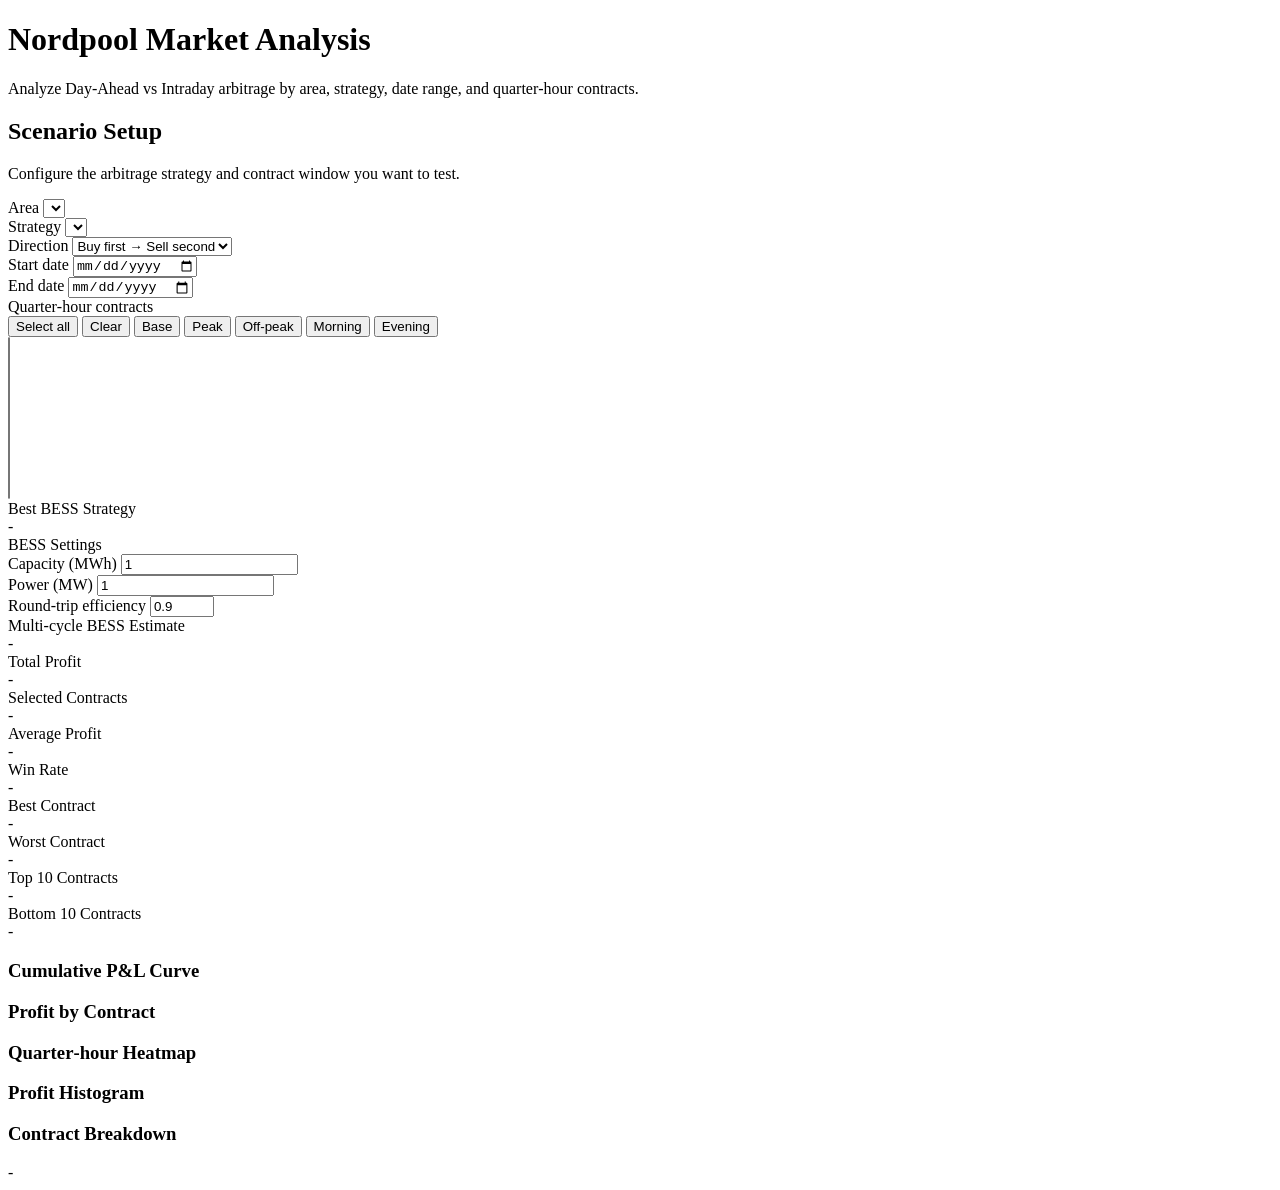
==== docs/index.html @ a41f086b "Update index.html" ====
<!DOCTYPE html>
<html lang="en">
<head>
  <meta charset="utf-8">
  <title>Nordpool Market Analysis</title>
  <meta name="viewport" content="width=device-width, initial-scale=1">
  <link rel="stylesheet" href="styles.css">
  <script src="https://cdn.plot.ly/plotly-2.35.2.min.js"></script>
</head>
<body>
  <header class="hero">
    <div>
      <h1>Nordpool Market Analysis</h1>
      <p class="hero-sub">Analyze Day‑Ahead vs Intraday arbitrage by area, strategy, date range, and quarter‑hour contracts.</p>
    </div>
  </header>
  <main class="dashboard">
    <!-- Scenario Setup Panel -->
    <section class="panel panel-controls">
      <div class="panel-header">
        <h2>Scenario Setup</h2>
        <p>Configure the arbitrage strategy and contract window you want to test.</p>
      </div>
      <div class="controls-layout">
        <div class="scenario-panel">
          <div class="filters-top">
            <div class="filter">
              <label for="area">Area</label>
              <select id="area"></select>
            </div>
            <div class="filter">
              <label for="rule">Strategy</label>
              <select id="rule"></select>
            </div>
            <div class="filter">
              <label for="direction">Direction</label>
              <select id="direction">
                <option value="forward">Buy first → Sell second</option>
                <option value="reverse">Buy second → Sell first</option>
              </select>
            </div>
            <div class="filter">
              <label for="startDate">Start date</label>
              <input type="date" id="startDate">
            </div>
            <div class="filter">
              <label for="endDate">End date</label>
              <input type="date" id="endDate">
            </div>
          </div>
          <div class="contracts-panel">
            <label for="contracts">Quarter‑hour contracts</label>
            <div class="contract-controls">
              <button id="selectAllBtn" class="preset-btn">Select all</button>
              <button id="clearAllBtn" class="preset-btn">Clear</button>
              <button id="presetBaseBtn" class="preset-btn">Base</button>
              <button id="presetPeakBtn" class="preset-btn">Peak</button>
              <button id="presetOffPeakBtn" class="preset-btn">Off‑peak</button>
              <button id="presetMorningBtn" class="preset-btn">Morning</button>
              <button id="presetEveningBtn" class="preset-btn">Evening</button>
            </div>
            <select id="contracts" multiple size="10"></select>
          </div>
        </div>
        <div class="bess-box">
          <div class="bess-title">Best BESS Strategy</div>
          <div id="bessStrategy" class="bess-content">-</div>
        </div>
        <div class="bess-config-box">
          <div class="bess-title">BESS Settings</div>
          <div class="bess-config-grid">
            <div>
              <label>Capacity (MWh)</label>
              <input type="number" id="bessCapacity" min="0" step="0.1" value="1">
            </div>
            <div>
              <label>Power (MW)</label>
              <input type="number" id="bessPower" min="0" step="0.1" value="1">
            </div>
            <div>
              <label>Round‑trip efficiency</label>
              <input type="number" id="bessEfficiency" min="0" max="1" step="0.01" value="0.9">
            </div>
          </div>
          <div class="bess-multi">
            <div class="bess-title">Multi‑cycle BESS Estimate</div>
            <div id="bessMultiCycle" class="bess-content">-</div>
          </div>
        </div>
      </div>
    </section>
<!-- Metric Cards -->
<section class="cards-grid">
  <div class="card">
    <div class="card-title">Total Profit</div>
    <div id="profit" class="card-metric">-</div>
  </div>
  <div class="card">
    <div class="card-title">Selected Contracts</div>
    <div id="contractCount" class="card-metric">-</div>
  </div>
  <div class="card">
    <div class="card-title">Average Profit</div>
    <div id="avgProfit" class="card-metric">-</div>
  </div>
  <div class="card">
    <div class="card-title">Win Rate</div>
    <div id="winRate" class="card-metric">-</div>
  </div>
  <div class="card">
    <div class="card-title">Best Contract</div>
    <div id="bestContract" class="card-metric">-</div>
  </div>
  <div class="card">
    <div class="card-title">Worst Contract</div>
    <div id="worstContract" class="card-metric">-</div>
  </div>
</section>


    
    <!-- Top and Bottom Tables -->
    <section class="tables-section">
      <div class="table-box">
        <div class="table-title">Top 10 Contracts</div>
        <div id="topContracts" class="table-content">-</div>
      </div>
      <div class="table-box">
        <div class="table-title">Bottom 10 Contracts</div>
        <div id="bottomContracts" class="table-content">-</div>
      </div>
    </section>
    <!-- Charts -->
    <section class="charts-section">
      <div class="chart-box">
        <h3>Cumulative P&L Curve</h3>
        <div id="cumulativeCurve"></div>
      </div>
      <div class="chart-box">
        <h3>Profit by Contract</h3>
        <div id="contractBar"></div>
      </div>
      <div class="chart-box">
        <h3>Quarter‑hour Heatmap</h3>
        <div id="heatmap"></div>
      </div>
      <div class="chart-box">
        <h3>Profit Histogram</h3>
        <div id="histogram"></div>
      </div>
    </section>
    <!-- Detailed Table -->
    <section class="table-section">
      <h3>Contract Breakdown</h3>
      <div id="table">-</div>
    </section>
  </main>
  <script src="app.js"></script>
</body>
</html>
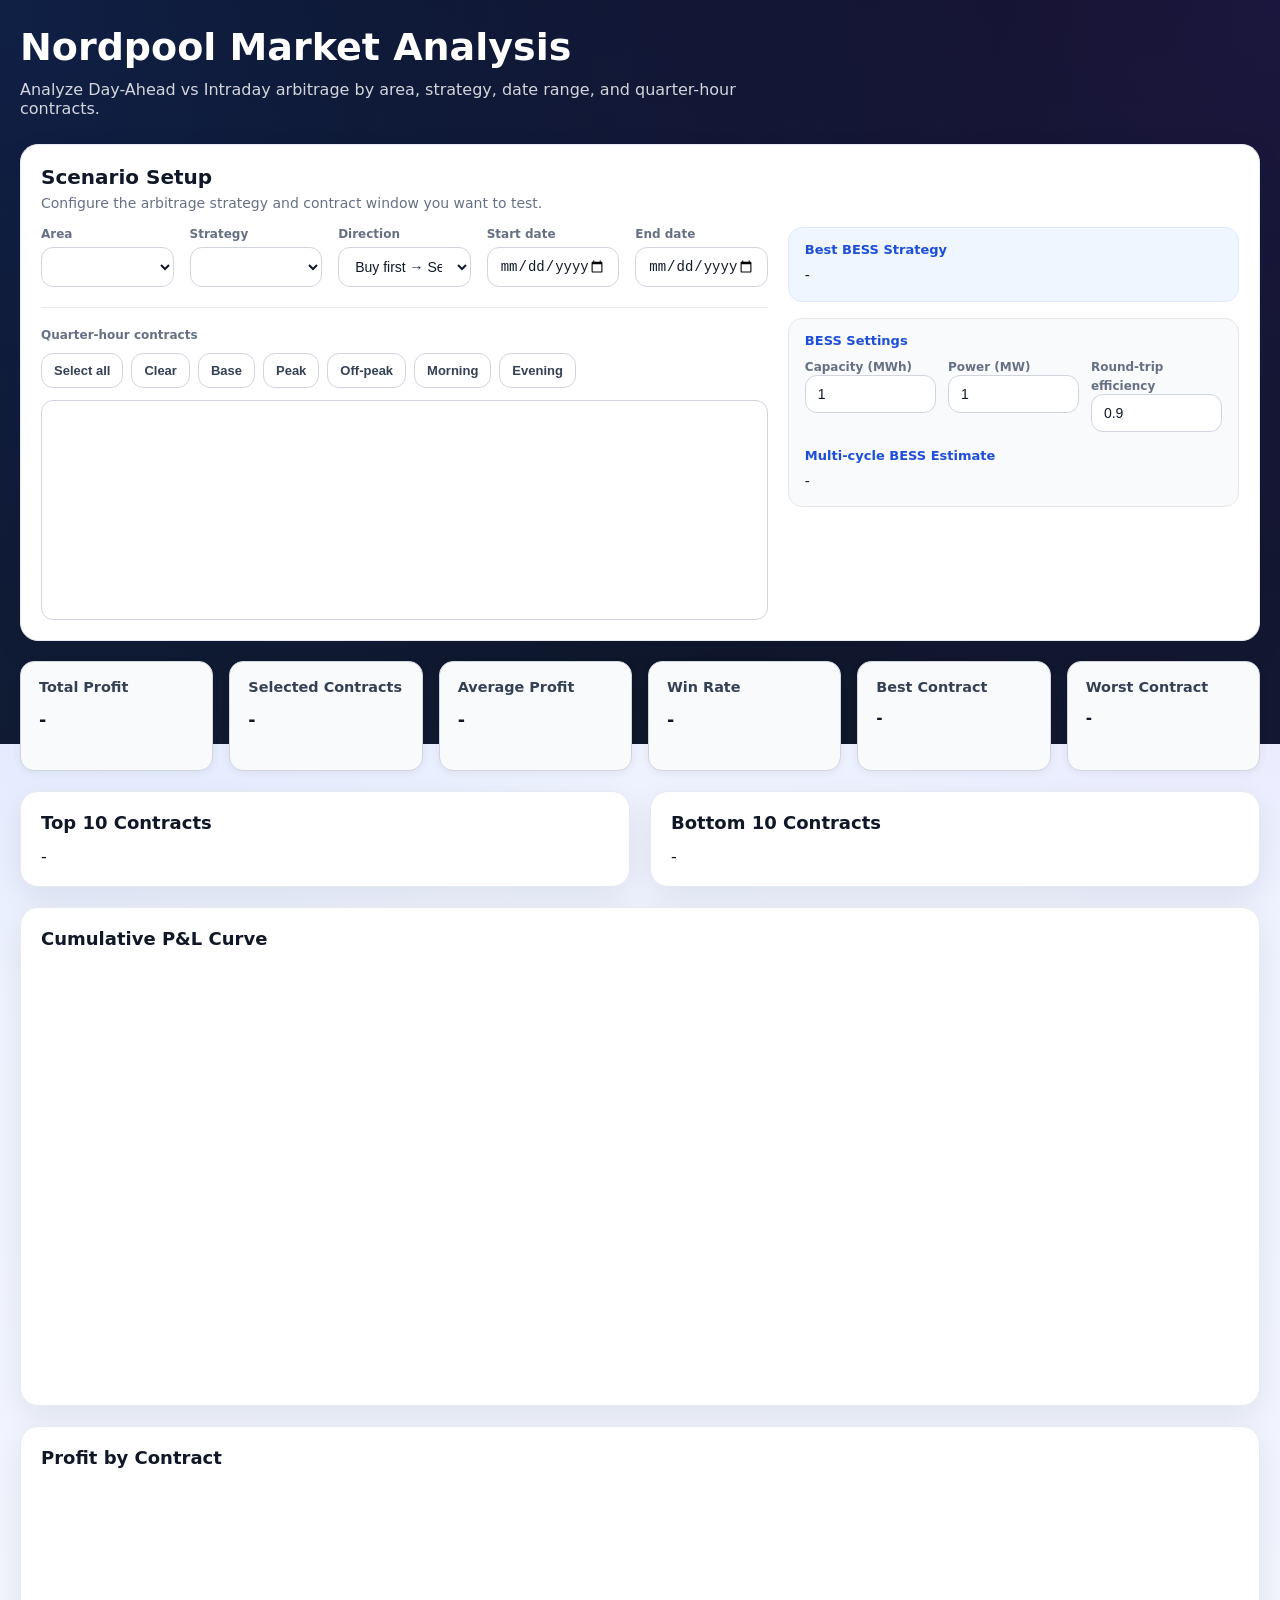
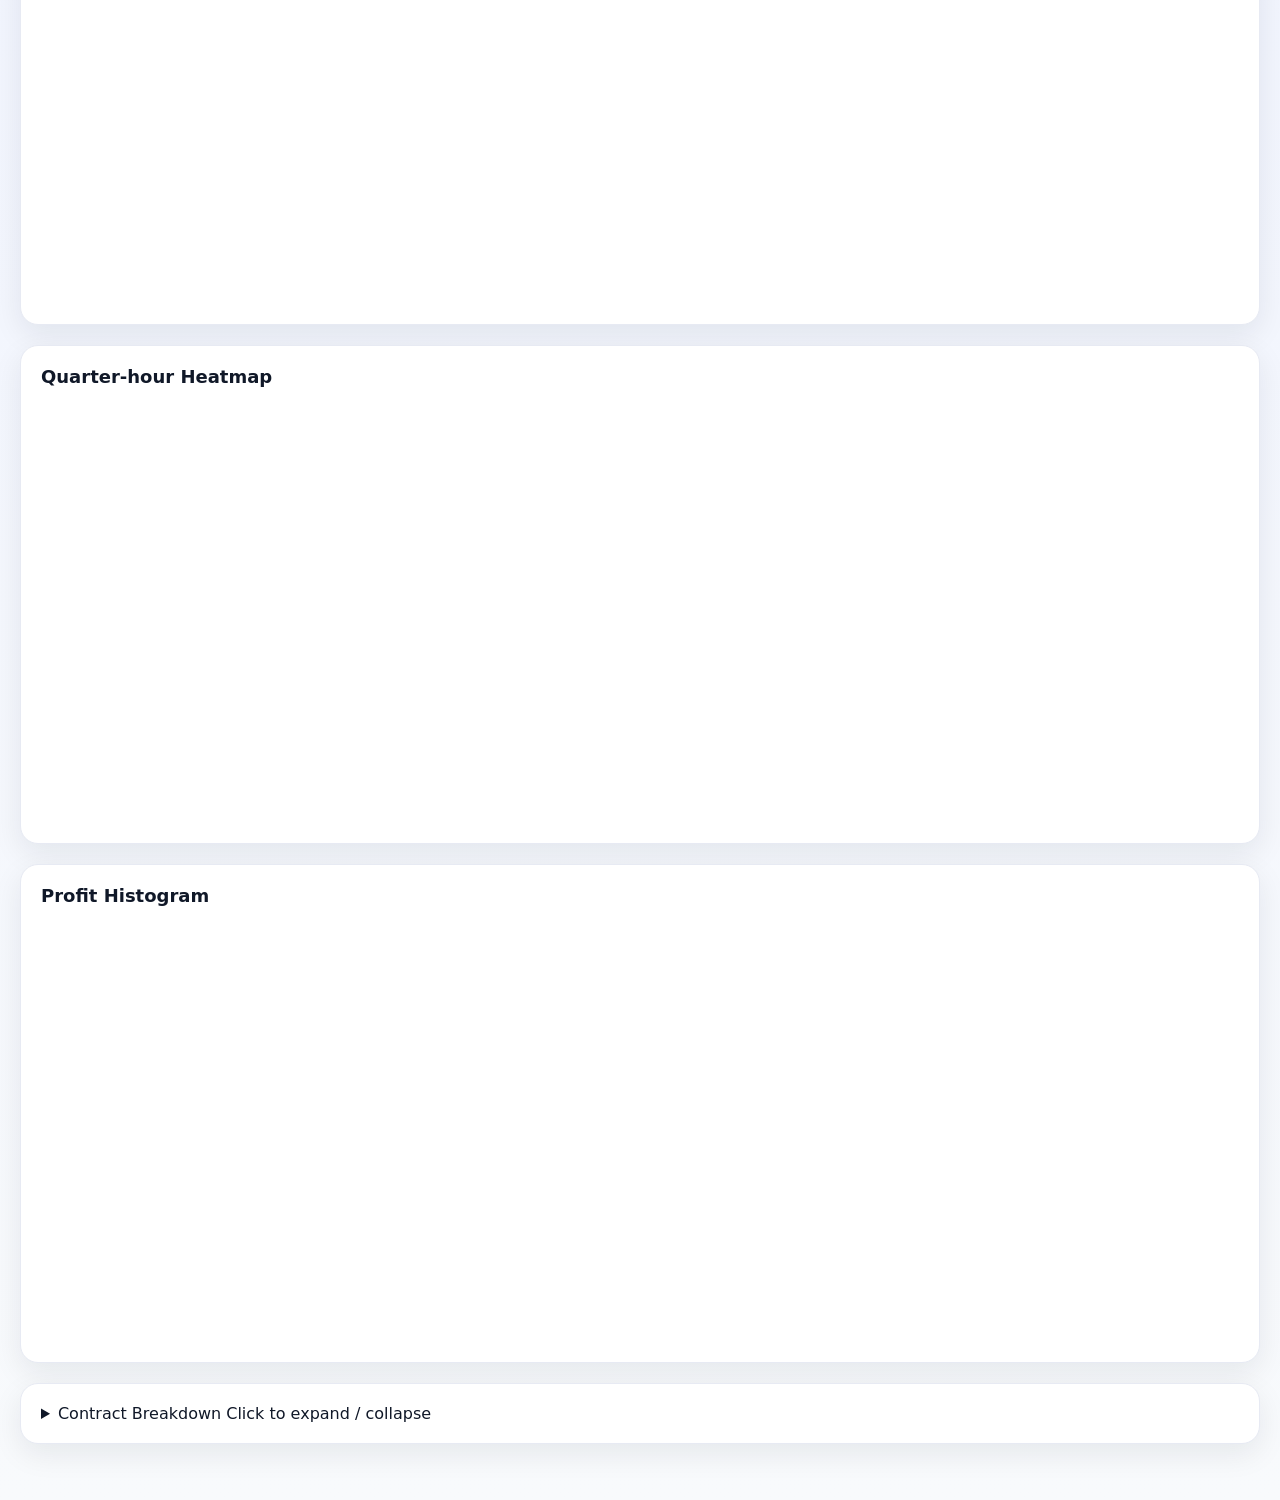
==== commit bf22bcae: "Update index.html" ====
--- a/docs/index.html
+++ b/docs/index.html
@@ -11,16 +11,19 @@
   <header class="hero">
     <div>
       <h1>Nordpool Market Analysis</h1>
-      <p class="hero-sub">Analyze Day‑Ahead vs Intraday arbitrage by area, strategy, date range, and quarter‑hour contracts.</p>
+      <p class="hero-sub">
+        Analyze Day-Ahead vs Intraday arbitrage by area, strategy, date range, and quarter-hour contracts.
+      </p>
     </div>
   </header>
+
   <main class="dashboard">
-    <!-- Scenario Setup Panel -->
     <section class="panel panel-controls">
       <div class="panel-header">
         <h2>Scenario Setup</h2>
         <p>Configure the arbitrage strategy and contract window you want to test.</p>
       </div>
+
       <div class="controls-layout">
         <div class="scenario-panel">
           <div class="filters-top">
@@ -28,10 +31,12 @@
               <label for="area">Area</label>
               <select id="area"></select>
             </div>
+
             <div class="filter">
               <label for="rule">Strategy</label>
               <select id="rule"></select>
             </div>
+
             <div class="filter">
               <label for="direction">Direction</label>
               <select id="direction">
@@ -39,122 +44,149 @@
                 <option value="reverse">Buy second → Sell first</option>
               </select>
             </div>
+
             <div class="filter">
               <label for="startDate">Start date</label>
               <input type="date" id="startDate">
             </div>
+
             <div class="filter">
               <label for="endDate">End date</label>
               <input type="date" id="endDate">
             </div>
           </div>
+
           <div class="contracts-panel">
-            <label for="contracts">Quarter‑hour contracts</label>
+            <label for="contracts">Quarter-hour contracts</label>
+
             <div class="contract-controls">
-              <button id="selectAllBtn" class="preset-btn">Select all</button>
-              <button id="clearAllBtn" class="preset-btn">Clear</button>
-              <button id="presetBaseBtn" class="preset-btn">Base</button>
-              <button id="presetPeakBtn" class="preset-btn">Peak</button>
-              <button id="presetOffPeakBtn" class="preset-btn">Off‑peak</button>
-              <button id="presetMorningBtn" class="preset-btn">Morning</button>
-              <button id="presetEveningBtn" class="preset-btn">Evening</button>
+              <button type="button" id="selectAllBtn" class="preset-btn">Select all</button>
+              <button type="button" id="clearAllBtn" class="preset-btn">Clear</button>
+              <button type="button" id="presetBaseBtn" class="preset-btn">Base</button>
+              <button type="button" id="presetPeakBtn" class="preset-btn">Peak</button>
+              <button type="button" id="presetOffPeakBtn" class="preset-btn">Off-peak</button>
+              <button type="button" id="presetMorningBtn" class="preset-btn">Morning</button>
+              <button type="button" id="presetEveningBtn" class="preset-btn">Evening</button>
             </div>
+
             <select id="contracts" multiple size="10"></select>
           </div>
         </div>
-        <div class="bess-box">
-          <div class="bess-title">Best BESS Strategy</div>
-          <div id="bessStrategy" class="bess-content">-</div>
-        </div>
-        <div class="bess-config-box">
-          <div class="bess-title">BESS Settings</div>
-          <div class="bess-config-grid">
-            <div>
-              <label>Capacity (MWh)</label>
-              <input type="number" id="bessCapacity" min="0" step="0.1" value="1">
+
+        <div>
+          <div class="bess-box">
+            <div class="bess-title">Best BESS Strategy</div>
+            <div id="bessStrategy" class="bess-content">-</div>
+          </div>
+
+          <div class="bess-config-box">
+            <div class="bess-title">BESS Settings</div>
+
+            <div class="bess-config-grid">
+              <div>
+                <label for="bessCapacity">Capacity (MWh)</label>
+                <input type="number" id="bessCapacity" min="0" step="0.1" value="1">
+              </div>
+
+              <div>
+                <label for="bessPower">Power (MW)</label>
+                <input type="number" id="bessPower" min="0" step="0.1" value="1">
+              </div>
+
+              <div>
+                <label for="bessEfficiency">Round-trip efficiency</label>
+                <input type="number" id="bessEfficiency" min="0" max="1" step="0.01" value="0.9">
+              </div>
             </div>
-            <div>
-              <label>Power (MW)</label>
-              <input type="number" id="bessPower" min="0" step="0.1" value="1">
+
+            <div class="bess-multi">
+              <div class="bess-title">Multi-cycle BESS Estimate</div>
+              <div id="bessMultiCycle" class="bess-content">-</div>
             </div>
-            <div>
-              <label>Round‑trip efficiency</label>
-              <input type="number" id="bessEfficiency" min="0" max="1" step="0.01" value="0.9">
-            </div>
-          </div>
-          <div class="bess-multi">
-            <div class="bess-title">Multi‑cycle BESS Estimate</div>
-            <div id="bessMultiCycle" class="bess-content">-</div>
           </div>
         </div>
       </div>
     </section>
-<!-- Metric Cards -->
-<section class="cards-grid">
-  <div class="card">
-    <div class="card-title">Total Profit</div>
-    <div id="profit" class="card-metric">-</div>
-  </div>
-  <div class="card">
-    <div class="card-title">Selected Contracts</div>
-    <div id="contractCount" class="card-metric">-</div>
-  </div>
-  <div class="card">
-    <div class="card-title">Average Profit</div>
-    <div id="avgProfit" class="card-metric">-</div>
-  </div>
-  <div class="card">
-    <div class="card-title">Win Rate</div>
-    <div id="winRate" class="card-metric">-</div>
-  </div>
-  <div class="card">
-    <div class="card-title">Best Contract</div>
-    <div id="bestContract" class="card-metric">-</div>
-  </div>
-  <div class="card">
-    <div class="card-title">Worst Contract</div>
-    <div id="worstContract" class="card-metric">-</div>
-  </div>
-</section>
 
+    <section class="cards-grid">
+      <div class="card">
+        <div class="card-title">Total Profit</div>
+        <div id="profit" class="card-metric">-</div>
+      </div>
 
-    
-    <!-- Top and Bottom Tables -->
+      <div class="card">
+        <div class="card-title">Selected Contracts</div>
+        <div id="contractCount" class="card-metric">-</div>
+      </div>
+
+      <div class="card">
+        <div class="card-title">Average Profit</div>
+        <div id="avgProfit" class="card-metric">-</div>
+      </div>
+
+      <div class="card">
+        <div class="card-title">Win Rate</div>
+        <div id="winRate" class="card-metric">-</div>
+      </div>
+
+      <div class="card">
+        <div class="card-title">Best Contract</div>
+        <div id="bestContract" class="card-metric">-</div>
+      </div>
+
+      <div class="card">
+        <div class="card-title">Worst Contract</div>
+        <div id="worstContract" class="card-metric">-</div>
+      </div>
+    </section>
+
     <section class="tables-section">
       <div class="table-box">
         <div class="table-title">Top 10 Contracts</div>
         <div id="topContracts" class="table-content">-</div>
       </div>
+
       <div class="table-box">
         <div class="table-title">Bottom 10 Contracts</div>
         <div id="bottomContracts" class="table-content">-</div>
       </div>
     </section>
-    <!-- Charts -->
+
     <section class="charts-section">
       <div class="chart-box">
-        <h3>Cumulative P&L Curve</h3>
+        <h3>Cumulative P&amp;L Curve</h3>
         <div id="cumulativeCurve"></div>
       </div>
+
       <div class="chart-box">
         <h3>Profit by Contract</h3>
         <div id="contractBar"></div>
       </div>
+
       <div class="chart-box">
-        <h3>Quarter‑hour Heatmap</h3>
+        <h3>Quarter-hour Heatmap</h3>
         <div id="heatmap"></div>
       </div>
+
       <div class="chart-box">
         <h3>Profit Histogram</h3>
         <div id="histogram"></div>
       </div>
     </section>
-    <!-- Detailed Table -->
+
     <section class="table-section">
-      <h3>Contract Breakdown</h3>
-      <div id="table">-</div>
+      <details class="breakdown-details">
+        <summary class="breakdown-summary">
+          <span>Contract Breakdown</span>
+          <span class="breakdown-hint">Click to expand / collapse</span>
+        </summary>
+        <div class="breakdown-body">
+          <div id="table">-</div>
+        </div>
+      </details>
     </section>
   </main>
+
   <script src="app.js"></script>
 </body>
 </html>
--- a/docs/styles.css
+++ b/docs/styles.css
@@ -0,0 +1,412 @@
+:root {
+  --bg: #0b1020;
+  --bg-soft: #121933;
+  --panel: #ffffff;
+  --panel-border: #e7eaf3;
+  --text: #101828;
+  --muted: #667085;
+  --primary: #2563eb;
+  --primary-soft: #dbeafe;
+  --green: #16a34a;
+  --green-soft: #dcfce7;
+  --purple: #7c3aed;
+  --purple-soft: #ede9fe;
+  --blue-soft: #dbeafe;
+  --shadow: 0 10px 30px rgba(16, 24, 40, 0.08);
+  --radius: 18px;
+}
+
+* {
+  box-sizing: border-box;
+}
+
+body {
+  margin: 0;
+  font-family: Inter, ui-sans-serif, system-ui, -apple-system, BlinkMacSystemFont, "Segoe UI", sans-serif;
+  color: var(--text);
+  background:
+    radial-gradient(circle at top left, rgba(37, 99, 235, 0.18), transparent 30%),
+    radial-gradient(circle at top right, rgba(124, 58, 237, 0.14), transparent 28%),
+    linear-gradient(180deg, var(--bg) 0%, #0f172a 24%, #eef2ff 24%, #f8fafc 100%);
+  min-height: 100vh;
+}
+
+.hero {
+  max-width: 1280px;
+  margin: 0 auto 26px;
+  padding: 28px 20px 0;
+  display: flex;
+  justify-content: space-between;
+  gap: 20px;
+  align-items: flex-start;
+  color: white;
+}
+
+.hero h1 {
+  margin: 0;
+  font-size: 38px;
+  line-height: 1.05;
+}
+
+.hero-sub {
+  margin: 12px 0 0;
+  max-width: 760px;
+  color: rgba(255, 255, 255, 0.82);
+  font-size: 16px;
+}
+
+.dashboard {
+  max-width: 1280px;
+  margin: 0 auto;
+  padding: 0 20px 56px;
+  display: grid;
+  gap: 20px;
+}
+
+.panel,
+.table-box,
+.chart-box,
+.table-section {
+  background: var(--panel);
+  border: 1px solid var(--panel-border);
+  border-radius: var(--radius);
+  box-shadow: var(--shadow);
+  padding: 20px;
+}
+
+.panel-header {
+  margin-bottom: 16px;
+}
+
+.panel-header h2 {
+  margin: 0 0 6px;
+  font-size: 20px;
+}
+
+.panel-header p {
+  margin: 0;
+  color: var(--muted);
+  font-size: 14px;
+}
+
+.controls-layout {
+  display: grid;
+  grid-template-columns: minmax(0, 1.45fr) minmax(320px, 0.9fr);
+  gap: 20px;
+  align-items: start;
+}
+
+.scenario-panel {
+  min-width: 0;
+}
+
+.filters-top {
+  display: grid;
+  grid-template-columns: repeat(5, minmax(120px, 1fr));
+  gap: 16px;
+  margin-bottom: 20px;
+}
+
+.filter {
+  display: flex;
+  flex-direction: column;
+  gap: 6px;
+}
+
+.filter label,
+.bess-config-grid label,
+.contracts-panel > label {
+  font-size: 12px;
+  font-weight: 700;
+  color: var(--muted);
+}
+
+.filter select,
+.filter input,
+.bess-config-grid input {
+  width: 100%;
+  padding: 10px 12px;
+  border-radius: 12px;
+  border: 1px solid #d0d5dd;
+  font-size: 14px;
+  background: white;
+  color: var(--text);
+}
+
+.contracts-panel {
+  border-top: 1px solid #e4e7ec;
+  padding-top: 16px;
+}
+
+.contract-controls {
+  display: flex;
+  flex-wrap: wrap;
+  gap: 8px;
+  margin: 10px 0 12px;
+}
+
+.preset-btn {
+  border: 1px solid #d0d5dd;
+  border-radius: 12px;
+  padding: 9px 12px;
+  font-weight: 700;
+  font-size: 13px;
+  cursor: pointer;
+  background: white;
+  color: #344054;
+  transition: 0.2s ease;
+}
+
+.preset-btn:hover {
+  background: #f8fafc;
+}
+
+.preset-btn.active-preset {
+  background: #2563eb;
+  color: white;
+  border-color: #2563eb;
+}
+
+#contracts {
+  width: 100%;
+  border-radius: 12px;
+  border: 1px solid #d0d5dd;
+  padding: 8px;
+  font-size: 13px;
+  background: white;
+  min-height: 220px;
+  max-height: 280px;
+  color: var(--text);
+}
+
+.bess-box {
+  border: 1px solid #dbeafe;
+  background: #eff6ff;
+  border-radius: 14px;
+  padding: 14px 16px;
+  margin-bottom: 16px;
+}
+
+.bess-config-box {
+  border: 1px solid #e5e7eb;
+  background: #f8fafc;
+  border-radius: 14px;
+  padding: 14px 16px;
+}
+
+.bess-title {
+  font-size: 13px;
+  font-weight: 700;
+  color: #1d4ed8;
+  margin-bottom: 8px;
+}
+
+.bess-content {
+  font-size: 14px;
+  line-height: 1.55;
+  color: #0f172a;
+  word-break: break-word;
+}
+
+.bess-config-grid {
+  display: grid;
+  grid-template-columns: repeat(3, minmax(110px, 1fr));
+  gap: 12px;
+}
+
+.bess-multi {
+  margin-top: 16px;
+}
+
+/* KPI cards */
+.cards-grid {
+  display: grid;
+  grid-template-columns: repeat(6, minmax(0, 1fr));
+  gap: 16px;
+}
+
+.card {
+  background: #f8fafc;
+  border: 1px solid #d0d5dd;
+  border-radius: 14px;
+  padding: 16px 18px;
+  box-shadow: 0 2px 8px rgba(16, 24, 40, 0.06);
+  min-height: 110px;
+  display: flex;
+  flex-direction: column;
+  justify-content: flex-start;
+}
+
+.card-title {
+  font-size: 0.9rem;
+  font-weight: 700;
+  color: #344054;
+  margin-bottom: 10px;
+  line-height: 1.3;
+}
+
+.card-metric {
+  font-size: 1.1rem;
+  font-weight: 700;
+  color: #101828;
+  line-height: 1.5;
+  word-break: break-word;
+}
+
+#bestContract,
+#worstContract {
+  font-size: 0.95rem;
+  line-height: 1.45;
+}
+
+/* Tables */
+.tables-section {
+  display: grid;
+  grid-template-columns: 1fr 1fr;
+  gap: 20px;
+}
+
+.table-title {
+  font-size: 18px;
+  font-weight: 700;
+  margin-bottom: 14px;
+  color: #101828;
+}
+
+.table-content {
+  overflow-x: auto;
+}
+
+.table-section h3,
+.chart-box h3 {
+  margin: 0 0 16px;
+  font-size: 18px;
+  color: #101828;
+}
+
+#table {
+  overflow-x: auto;
+}
+
+table {
+  width: 100%;
+  border-collapse: collapse;
+  background: white;
+}
+
+th,
+td {
+  border-bottom: 1px solid #eaecf0;
+  padding: 12px 10px;
+  font-size: 14px;
+}
+
+th {
+  text-align: left;
+  background: #f8fafc;
+  color: #344054;
+}
+
+td {
+  color: #101828;
+}
+
+td:not(:first-child) {
+  text-align: right;
+}
+
+tbody tr:hover {
+  background: #f8fafc;
+}
+
+/* Charts */
+.charts-section {
+  display: grid;
+  grid-template-columns: 1fr;
+  gap: 20px;
+}
+
+.chart-box > div[id] {
+  min-height: 420px;
+}
+
+/* Utility */
+.positive-text {
+  color: #15803d;
+}
+
+.negative-text {
+  color: #b42318;
+}
+
+/* Responsive */
+@media (max-width: 1200px) {
+  .cards-grid {
+    grid-template-columns: repeat(3, minmax(0, 1fr));
+  }
+
+  .filters-top {
+    grid-template-columns: repeat(3, minmax(140px, 1fr));
+  }
+}
+
+@media (max-width: 1100px) {
+  .controls-layout {
+    grid-template-columns: 1fr;
+  }
+
+  .tables-section {
+    grid-template-columns: 1fr;
+  }
+}
+
+@media (max-width: 900px) {
+  .bess-config-grid {
+    grid-template-columns: 1fr;
+  }
+
+  .cards-grid {
+    grid-template-columns: repeat(2, minmax(0, 1fr));
+  }
+
+  .filters-top {
+    grid-template-columns: repeat(2, minmax(140px, 1fr));
+  }
+}
+
+@media (max-width: 640px) {
+  .hero {
+    flex-direction: column;
+    padding-top: 22px;
+  }
+
+  .hero h1 {
+    font-size: 30px;
+  }
+
+  .hero-sub {
+    font-size: 15px;
+  }
+
+  .dashboard {
+    padding: 0 14px 40px;
+  }
+
+  .hero {
+    padding-left: 14px;
+    padding-right: 14px;
+  }
+
+  .cards-grid,
+  .filters-top {
+    grid-template-columns: 1fr;
+  }
+
+  .card-metric {
+    font-size: 1rem;
+  }
+
+  .chart-box > div[id] {
+    min-height: 320px;
+  }
+}
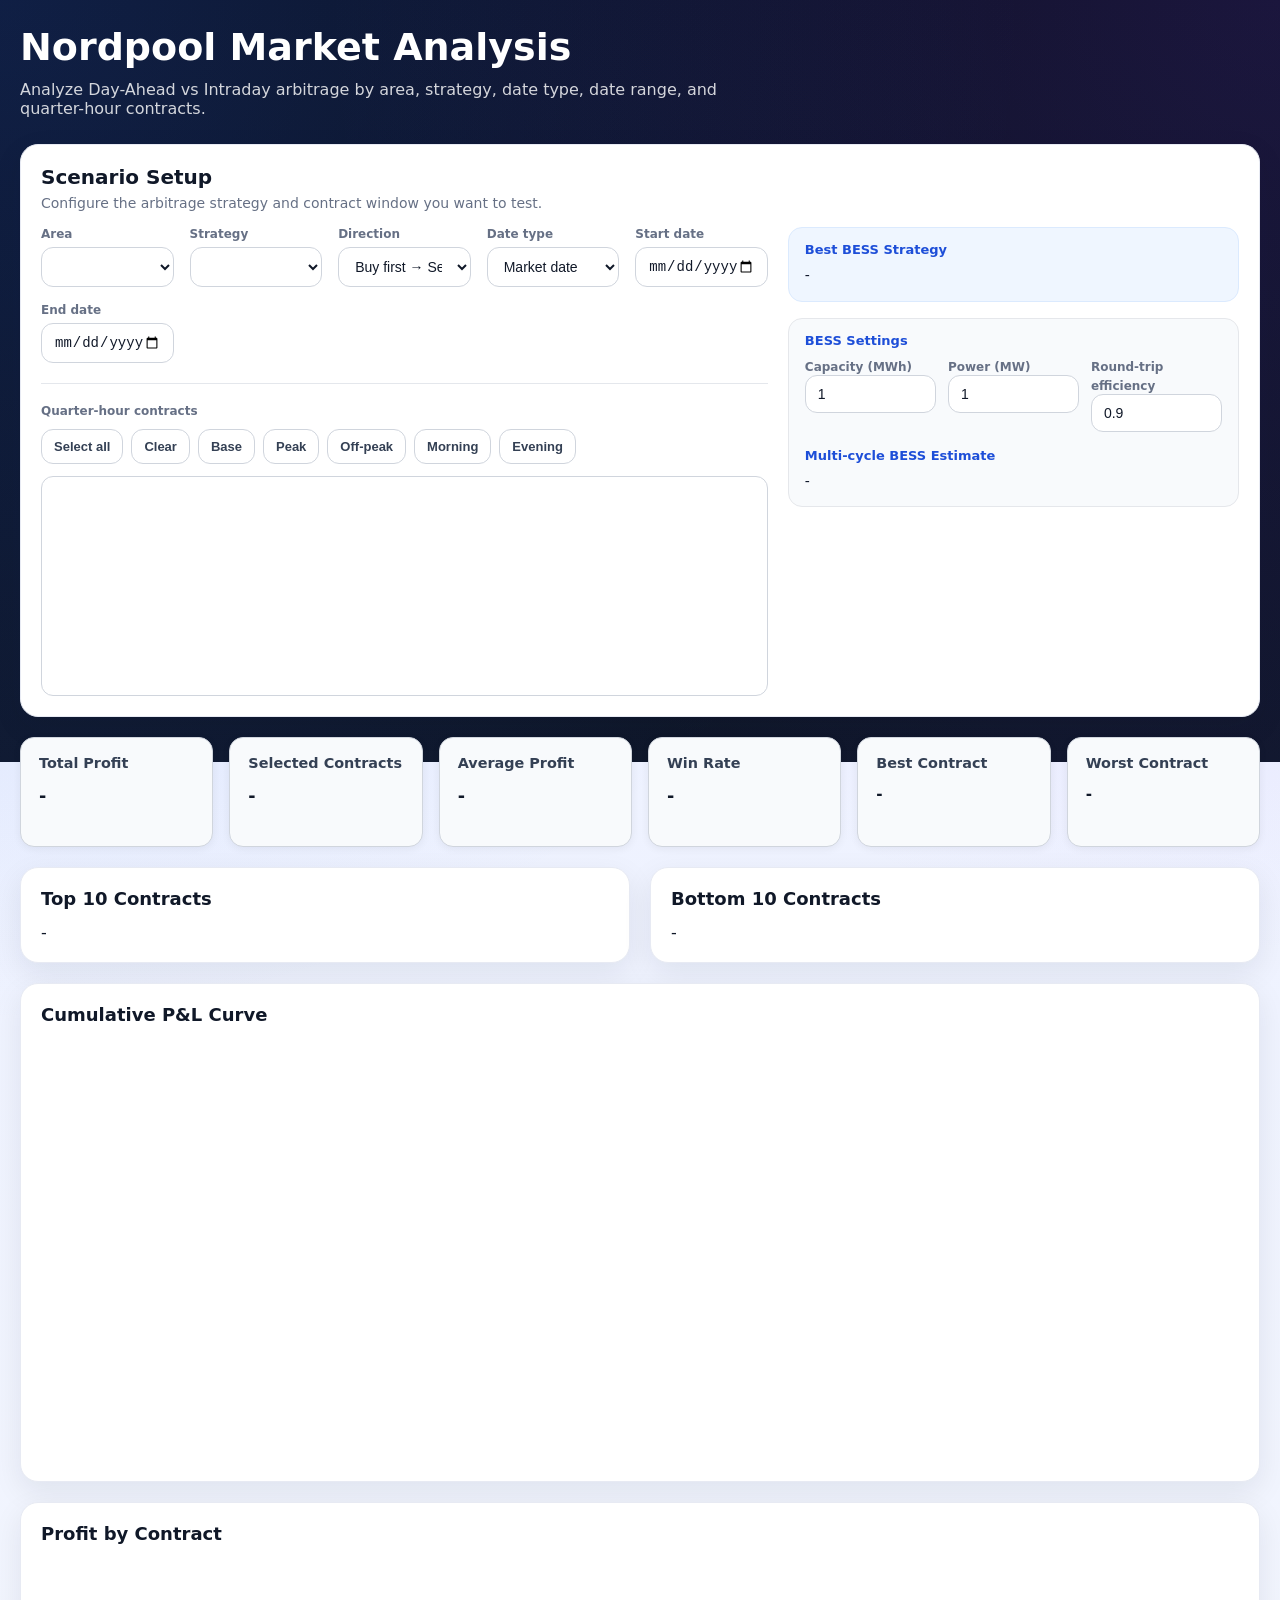
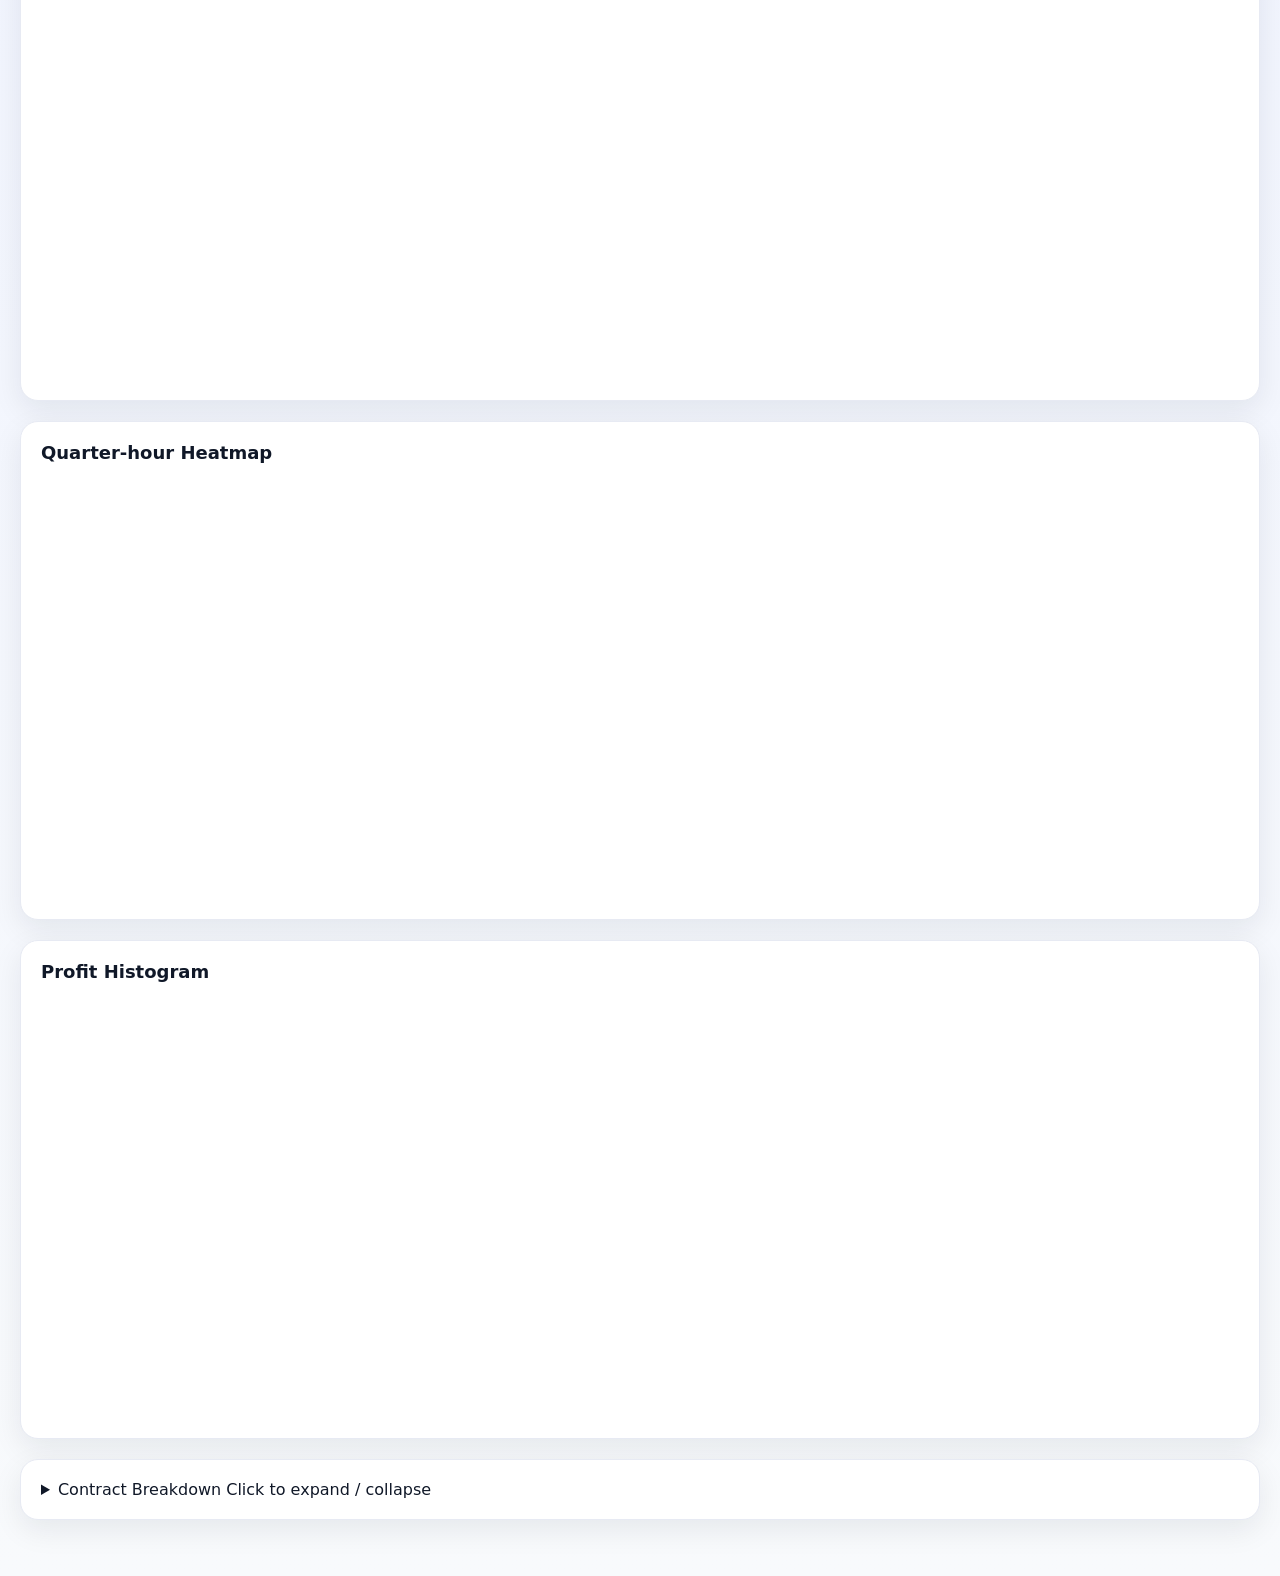
==== commit cc723af2: "Update index.html" ====
--- a/docs/index.html
+++ b/docs/index.html
@@ -12,7 +12,7 @@
     <div>
       <h1>Nordpool Market Analysis</h1>
       <p class="hero-sub">
-        Analyze Day-Ahead vs Intraday arbitrage by area, strategy, date range, and quarter-hour contracts.
+        Analyze Day-Ahead vs Intraday arbitrage by area, strategy, date type, date range, and quarter-hour contracts.
       </p>
     </div>
   </header>
@@ -42,6 +42,14 @@
               <select id="direction">
                 <option value="forward">Buy first → Sell second</option>
                 <option value="reverse">Buy second → Sell first</option>
+              </select>
+            </div>
+
+            <div class="filter">
+              <label for="dateMode">Date type</label>
+              <select id="dateMode">
+                <option value="market">Market date</option>
+                <option value="run">Scheduler run date</option>
               </select>
             </div>
 
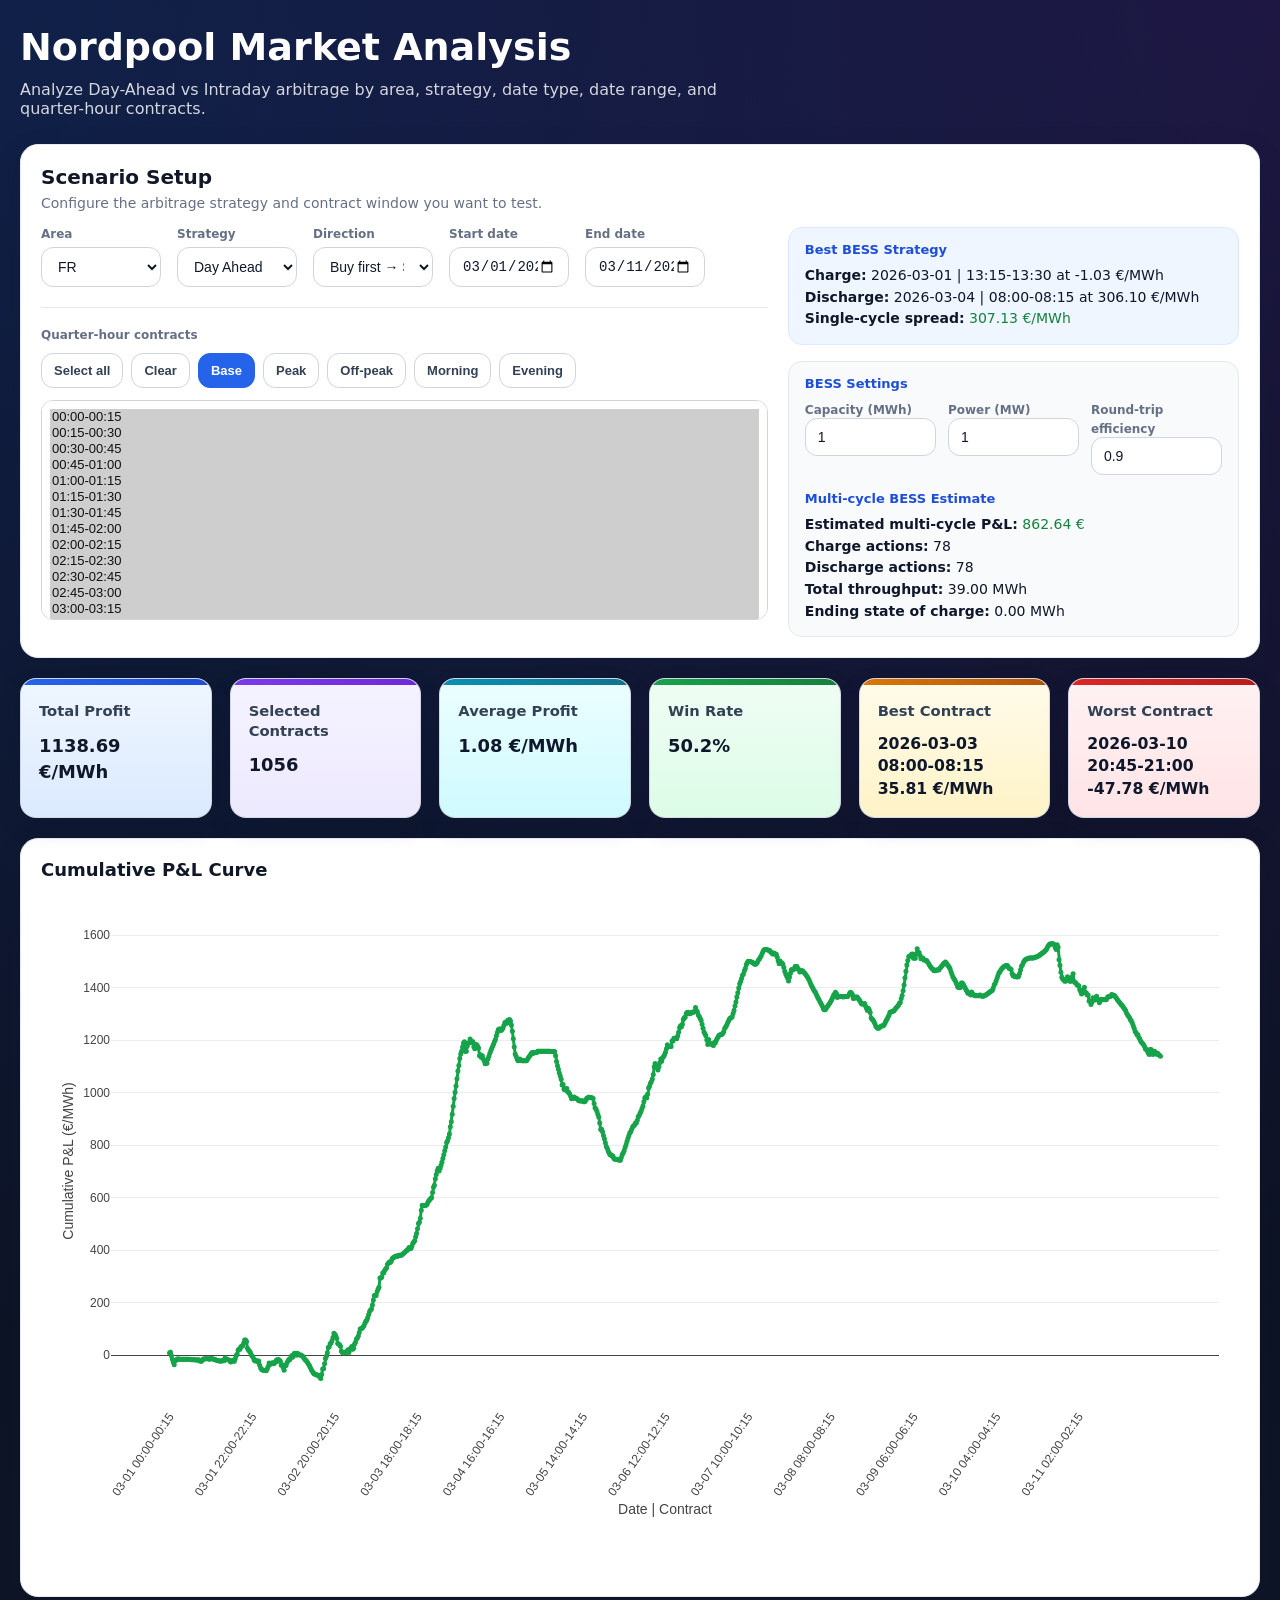
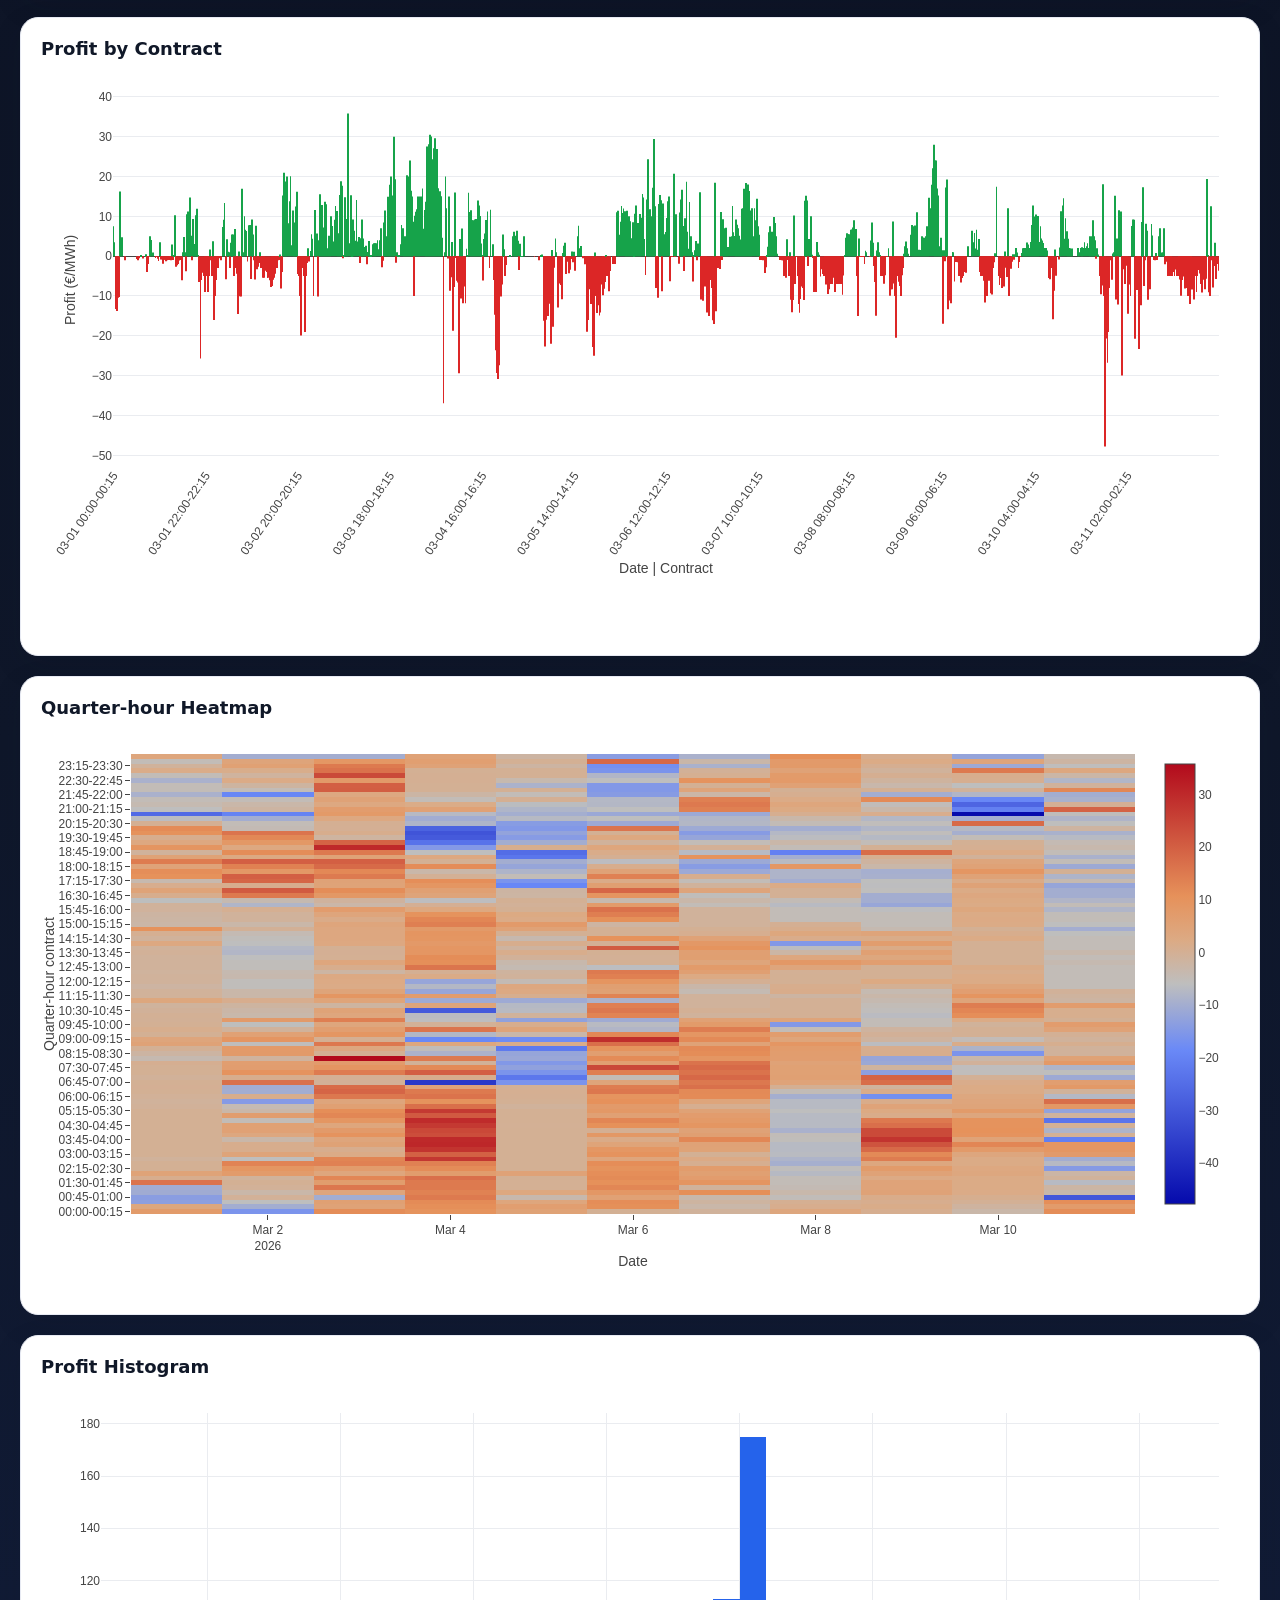
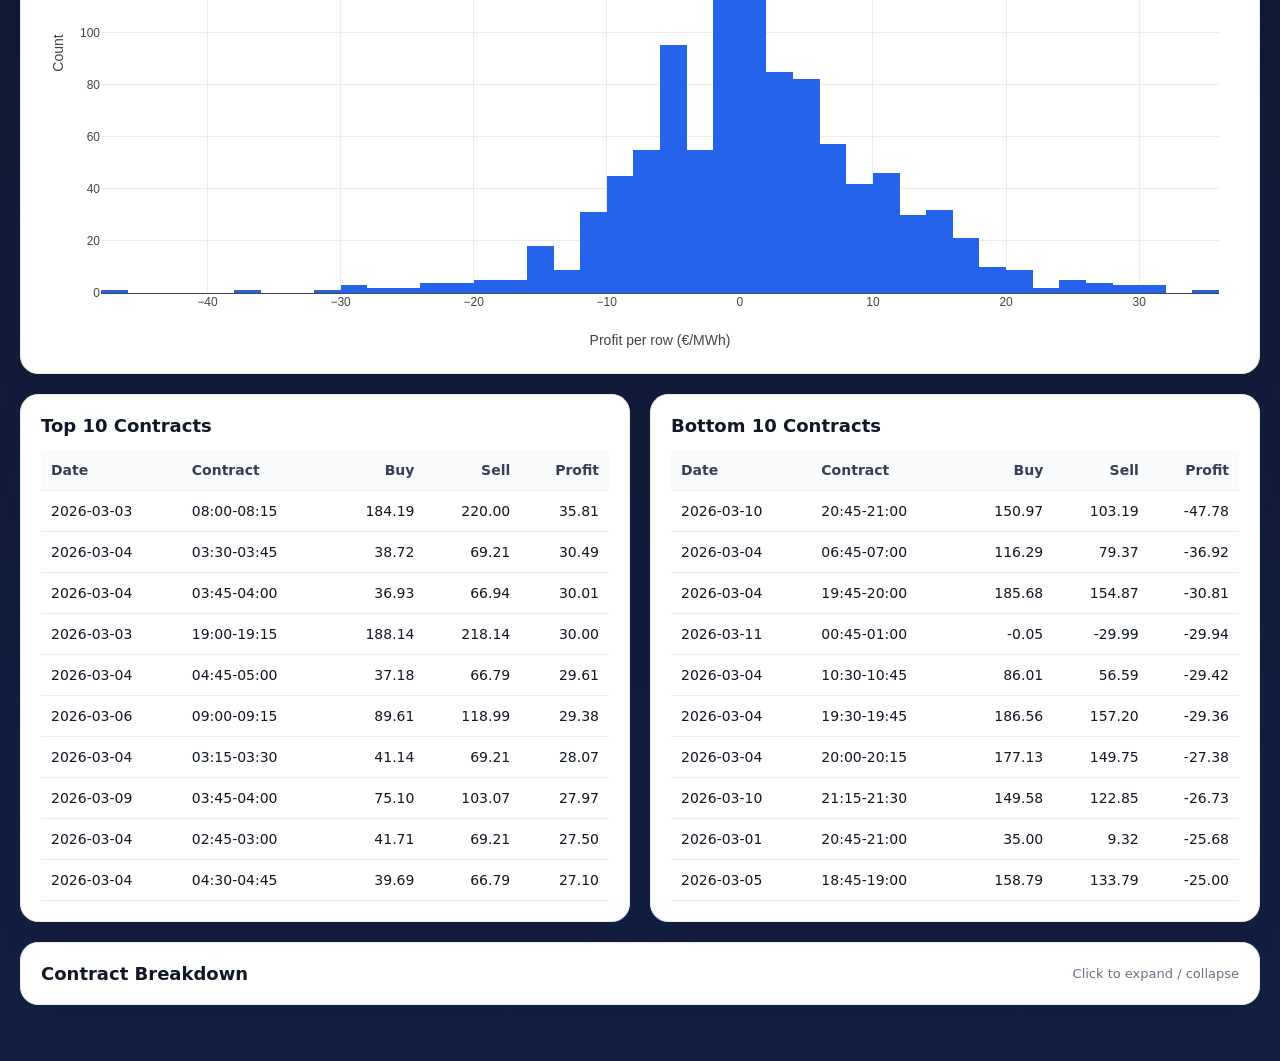
==== commit 6bf1ac10: "Update index.html" ====
--- a/docs/index.html
+++ b/docs/index.html
@@ -45,13 +45,6 @@
               </select>
             </div>
 
-            <div class="filter">
-              <label for="dateMode">Date type</label>
-              <select id="dateMode">
-                <option value="market">Market date</option>
-                <option value="run">Scheduler run date</option>
-              </select>
-            </div>
 
             <div class="filter">
               <label for="startDate">Start date</label>
@@ -148,18 +141,6 @@
       </div>
     </section>
 
-    <section class="tables-section">
-      <div class="table-box">
-        <div class="table-title">Top 10 Contracts</div>
-        <div id="topContracts" class="table-content">-</div>
-      </div>
-
-      <div class="table-box">
-        <div class="table-title">Bottom 10 Contracts</div>
-        <div id="bottomContracts" class="table-content">-</div>
-      </div>
-    </section>
-
     <section class="charts-section">
       <div class="chart-box">
         <h3>Cumulative P&amp;L Curve</h3>
@@ -182,6 +163,18 @@
       </div>
     </section>
 
+    <section class="tables-section">
+      <div class="table-box">
+        <div class="table-title">Top 10 Contracts</div>
+        <div id="topContracts" class="table-content">-</div>
+      </div>
+
+      <div class="table-box">
+        <div class="table-title">Bottom 10 Contracts</div>
+        <div id="bottomContracts" class="table-content">-</div>
+      </div>
+    </section>
+
     <section class="table-section">
       <details class="breakdown-details">
         <summary class="breakdown-summary">
--- a/docs/styles.css
+++ b/docs/styles.css
@@ -1,18 +1,11 @@
 :root {
   --bg: #0b1020;
-  --bg-soft: #121933;
   --panel: #ffffff;
   --panel-border: #e7eaf3;
   --text: #101828;
   --muted: #667085;
   --primary: #2563eb;
-  --primary-soft: #dbeafe;
-  --green: #16a34a;
-  --green-soft: #dcfce7;
-  --purple: #7c3aed;
-  --purple-soft: #ede9fe;
-  --blue-soft: #dbeafe;
-  --shadow: 0 10px 30px rgba(16, 24, 40, 0.08);
+  --shadow: 0 10px 30px rgba(16, 24, 40, 0.12);
   --radius: 18px;
 }
 
@@ -25,9 +18,9 @@
   font-family: Inter, ui-sans-serif, system-ui, -apple-system, BlinkMacSystemFont, "Segoe UI", sans-serif;
   color: var(--text);
   background:
-    radial-gradient(circle at top left, rgba(37, 99, 235, 0.18), transparent 30%),
-    radial-gradient(circle at top right, rgba(124, 58, 237, 0.14), transparent 28%),
-    linear-gradient(180deg, var(--bg) 0%, #0f172a 24%, #eef2ff 24%, #f8fafc 100%);
+    radial-gradient(circle at top left, rgba(37, 99, 235, 0.20), transparent 30%),
+    radial-gradient(circle at top right, rgba(124, 58, 237, 0.16), transparent 28%),
+    linear-gradient(180deg, #0b1020 0%, #0f172a 55%, #132043 100%);
   min-height: 100vh;
 }
 
@@ -102,7 +95,7 @@
 
 .filters-top {
   display: grid;
-  grid-template-columns: repeat(5, minmax(120px, 1fr));
+  grid-template-columns: repeat(6, minmax(120px, 1fr));
   gap: 16px;
   margin-bottom: 20px;
 }
@@ -218,48 +211,121 @@
   margin-top: 16px;
 }
 
-/* KPI cards */
 .cards-grid {
   display: grid;
   grid-template-columns: repeat(6, minmax(0, 1fr));
-  gap: 16px;
+  gap: 18px;
 }
 
 .card {
-  background: #f8fafc;
-  border: 1px solid #d0d5dd;
-  border-radius: 14px;
-  padding: 16px 18px;
-  box-shadow: 0 2px 8px rgba(16, 24, 40, 0.06);
-  min-height: 110px;
+  position: relative;
+  background: linear-gradient(180deg, #ffffff 0%, #f8fbff 100%);
+  border: 1px solid rgba(208, 213, 221, 0.9);
+  border-radius: 16px;
+  padding: 18px 18px 16px;
+  box-shadow: 0 10px 24px rgba(15, 23, 42, 0.14);
+  min-height: 118px;
   display: flex;
   flex-direction: column;
   justify-content: flex-start;
+  overflow: hidden;
+}
+
+.card::before {
+  content: "";
+  position: absolute;
+  inset: 0 auto auto 0;
+  width: 100%;
+  height: 6px;
+  background: linear-gradient(90deg, #2563eb, #7c3aed);
+}
+
+.card:nth-child(1) {
+  background: linear-gradient(180deg, #eff6ff 0%, #dbeafe 100%);
+}
+.card:nth-child(1)::before {
+  background: linear-gradient(90deg, #2563eb, #1d4ed8);
+}
+
+.card:nth-child(2) {
+  background: linear-gradient(180deg, #f5f3ff 0%, #ede9fe 100%);
+}
+.card:nth-child(2)::before {
+  background: linear-gradient(90deg, #7c3aed, #6d28d9);
+}
+
+.card:nth-child(3) {
+  background: linear-gradient(180deg, #ecfeff 0%, #cffafe 100%);
+}
+.card:nth-child(3)::before {
+  background: linear-gradient(90deg, #0891b2, #0e7490);
+}
+
+.card:nth-child(4) {
+  background: linear-gradient(180deg, #f0fdf4 0%, #dcfce7 100%);
+}
+.card:nth-child(4)::before {
+  background: linear-gradient(90deg, #16a34a, #15803d);
+}
+
+.card:nth-child(5) {
+  background: linear-gradient(180deg, #fffbeb 0%, #fef3c7 100%);
+}
+.card:nth-child(5)::before {
+  background: linear-gradient(90deg, #d97706, #b45309);
+}
+
+.card:nth-child(6) {
+  background: linear-gradient(180deg, #fff1f2 0%, #ffe4e6 100%);
+}
+.card:nth-child(6)::before {
+  background: linear-gradient(90deg, #dc2626, #b91c1c);
 }
 
 .card-title {
-  font-size: 0.9rem;
-  font-weight: 700;
-  color: #344054;
-  margin-bottom: 10px;
+  font-size: 0.92rem;
+  font-weight: 800;
+  color: #334155;
+  margin-bottom: 12px;
   line-height: 1.3;
+  margin-top: 4px;
 }
 
 .card-metric {
-  font-size: 1.1rem;
-  font-weight: 700;
-  color: #101828;
-  line-height: 1.5;
+  font-size: 1.12rem;
+  font-weight: 800;
+  color: #0f172a;
+  line-height: 1.45;
   word-break: break-word;
 }
 
 #bestContract,
 #worstContract {
-  font-size: 0.95rem;
+  font-size: 0.98rem;
   line-height: 1.45;
 }
 
-/* Tables */
+.charts-section {
+  display: grid;
+  grid-template-columns: 1fr;
+  gap: 20px;
+}
+
+.chart-box h3,
+.table-section h3 {
+  margin: 0 0 16px;
+  font-size: 18px;
+  color: #101828;
+}
+
+.chart-box > div[id] {
+  min-height: 560px;
+}
+
+#cumulativeCurve {
+  min-height: 680px;
+}
+
 .tables-section {
   display: grid;
   grid-template-columns: 1fr 1fr;
@@ -277,13 +343,6 @@
   overflow-x: auto;
 }
 
-.table-section h3,
-.chart-box h3 {
-  margin: 0 0 16px;
-  font-size: 18px;
-  color: #101828;
-}
-
 #table {
   overflow-x: auto;
 }
@@ -294,43 +353,80 @@
   background: white;
 }
 
+th,
 th,
 td {
   border-bottom: 1px solid #eaecf0;
   padding: 12px 10px;
   font-size: 14px;
+  vertical-align: middle;
 }
 
 th {
   text-align: left;
   background: #f8fafc;
   color: #344054;
+  font-weight: 700;
 }
 
 td {
   color: #101828;
 }
 
-td:not(:first-child) {
+/* First two columns are text-like */
+table th:nth-child(1),
+table td:nth-child(1),
+table th:nth-child(2),
+table td:nth-child(2) {
+  text-align: left;
+}
+
+/* Numeric columns align right */
+table th:nth-child(3),
+table td:nth-child(3),
+table th:nth-child(4),
+table td:nth-child(4),
+table th:nth-child(5),
+table td:nth-child(5) {
   text-align: right;
-}
+  font-variant-numeric: tabular-nums;
+}
+
 
 tbody tr:hover {
   background: #f8fafc;
 }
 
-/* Charts */
-.charts-section {
-  display: grid;
-  grid-template-columns: 1fr;
-  gap: 20px;
-}
-
-.chart-box > div[id] {
-  min-height: 420px;
-}
-
-/* Utility */
+.breakdown-details {
+  width: 100%;
+}
+
+.breakdown-summary {
+  list-style: none;
+  cursor: pointer;
+  display: flex;
+  justify-content: space-between;
+  align-items: center;
+  gap: 12px;
+  font-weight: 700;
+  font-size: 18px;
+  color: #101828;
+}
+
+.breakdown-summary::-webkit-details-marker {
+  display: none;
+}
+
+.breakdown-hint {
+  font-size: 13px;
+  font-weight: 500;
+  color: #667085;
+}
+
+.breakdown-body {
+  margin-top: 16px;
+}
+
 .positive-text {
   color: #15803d;
 }
@@ -339,7 +435,6 @@
   color: #b42318;
 }
 
-/* Responsive */
 @media (max-width: 1200px) {
   .cards-grid {
     grid-template-columns: repeat(3, minmax(0, 1fr));
@@ -378,6 +473,8 @@
   .hero {
     flex-direction: column;
     padding-top: 22px;
+    padding-left: 14px;
+    padding-right: 14px;
   }
 
   .hero h1 {
@@ -390,11 +487,6 @@
 
   .dashboard {
     padding: 0 14px 40px;
-  }
-
-  .hero {
-    padding-left: 14px;
-    padding-right: 14px;
   }
 
   .cards-grid,
@@ -407,6 +499,10 @@
   }
 
   .chart-box > div[id] {
-    min-height: 320px;
-  }
-}
+    min-height: 360px;
+  }
+
+  #cumulativeCurve {
+    min-height: 420px;
+  }
+}
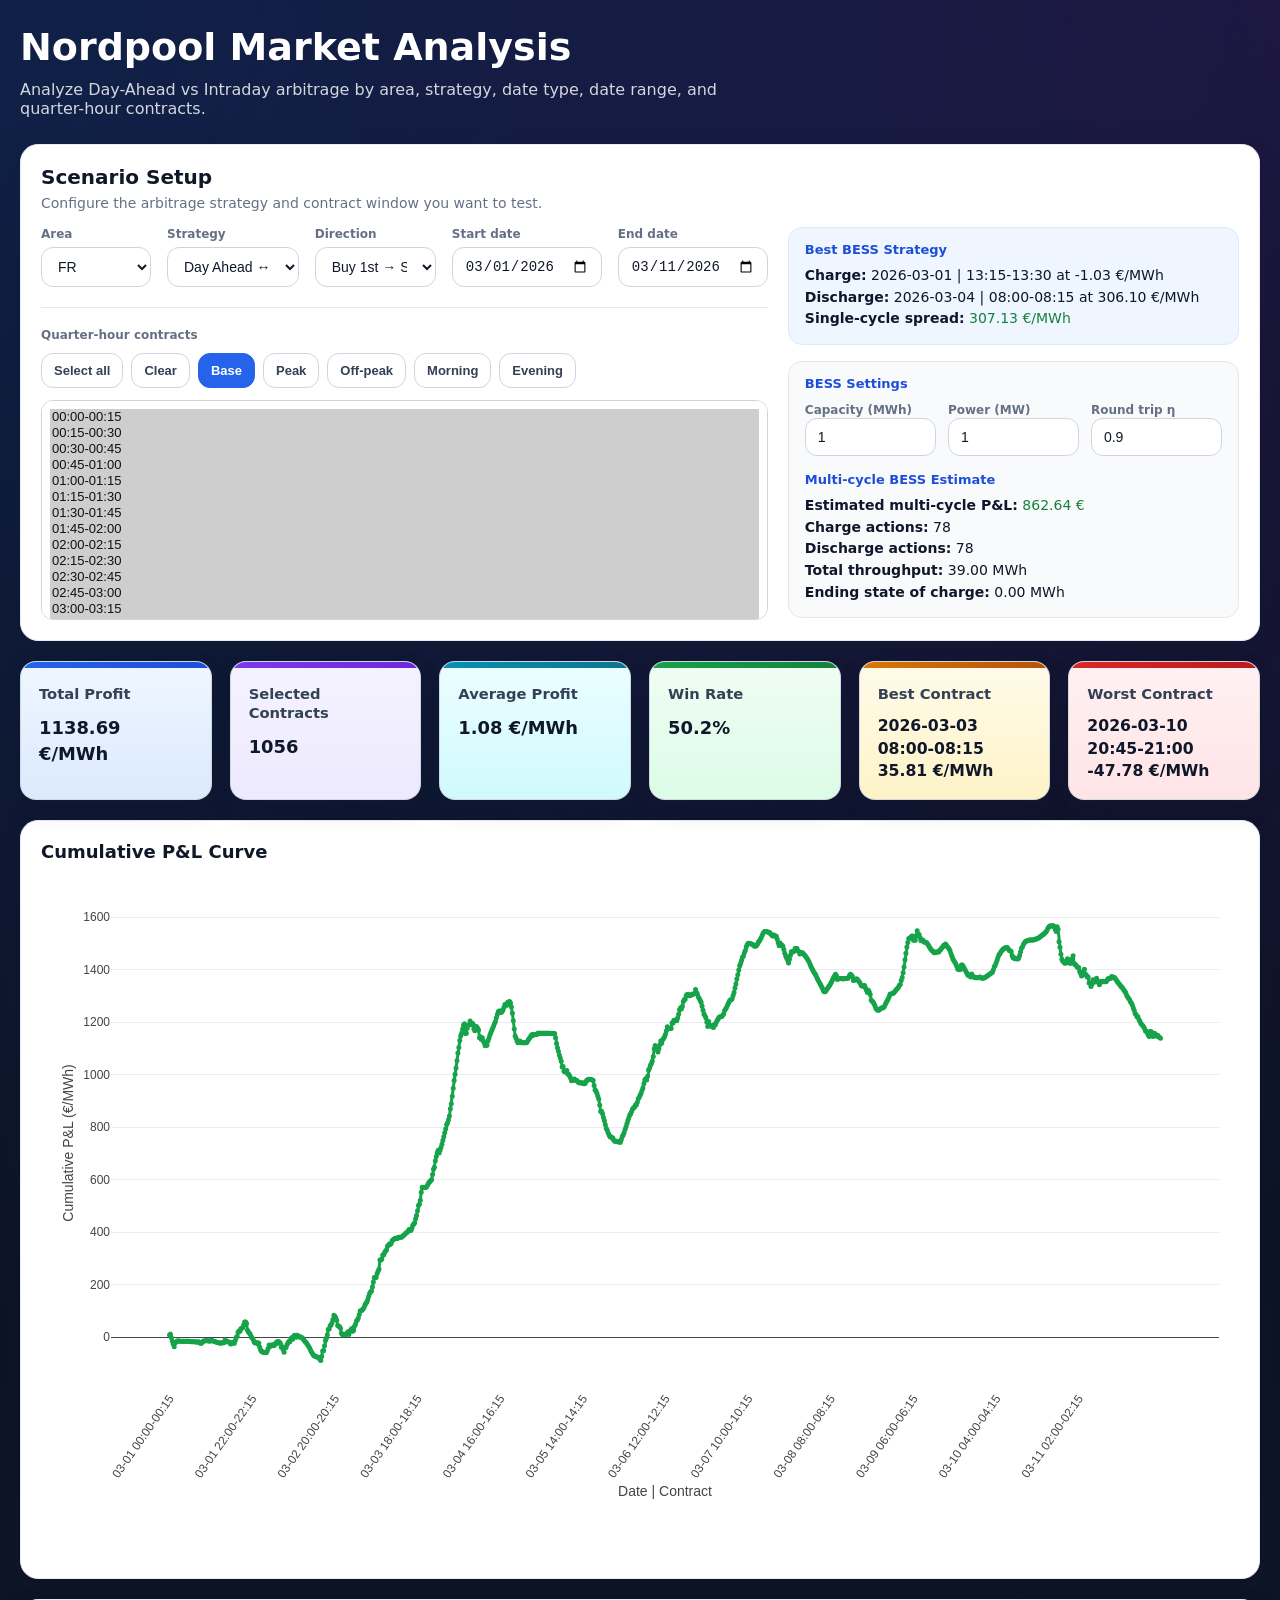
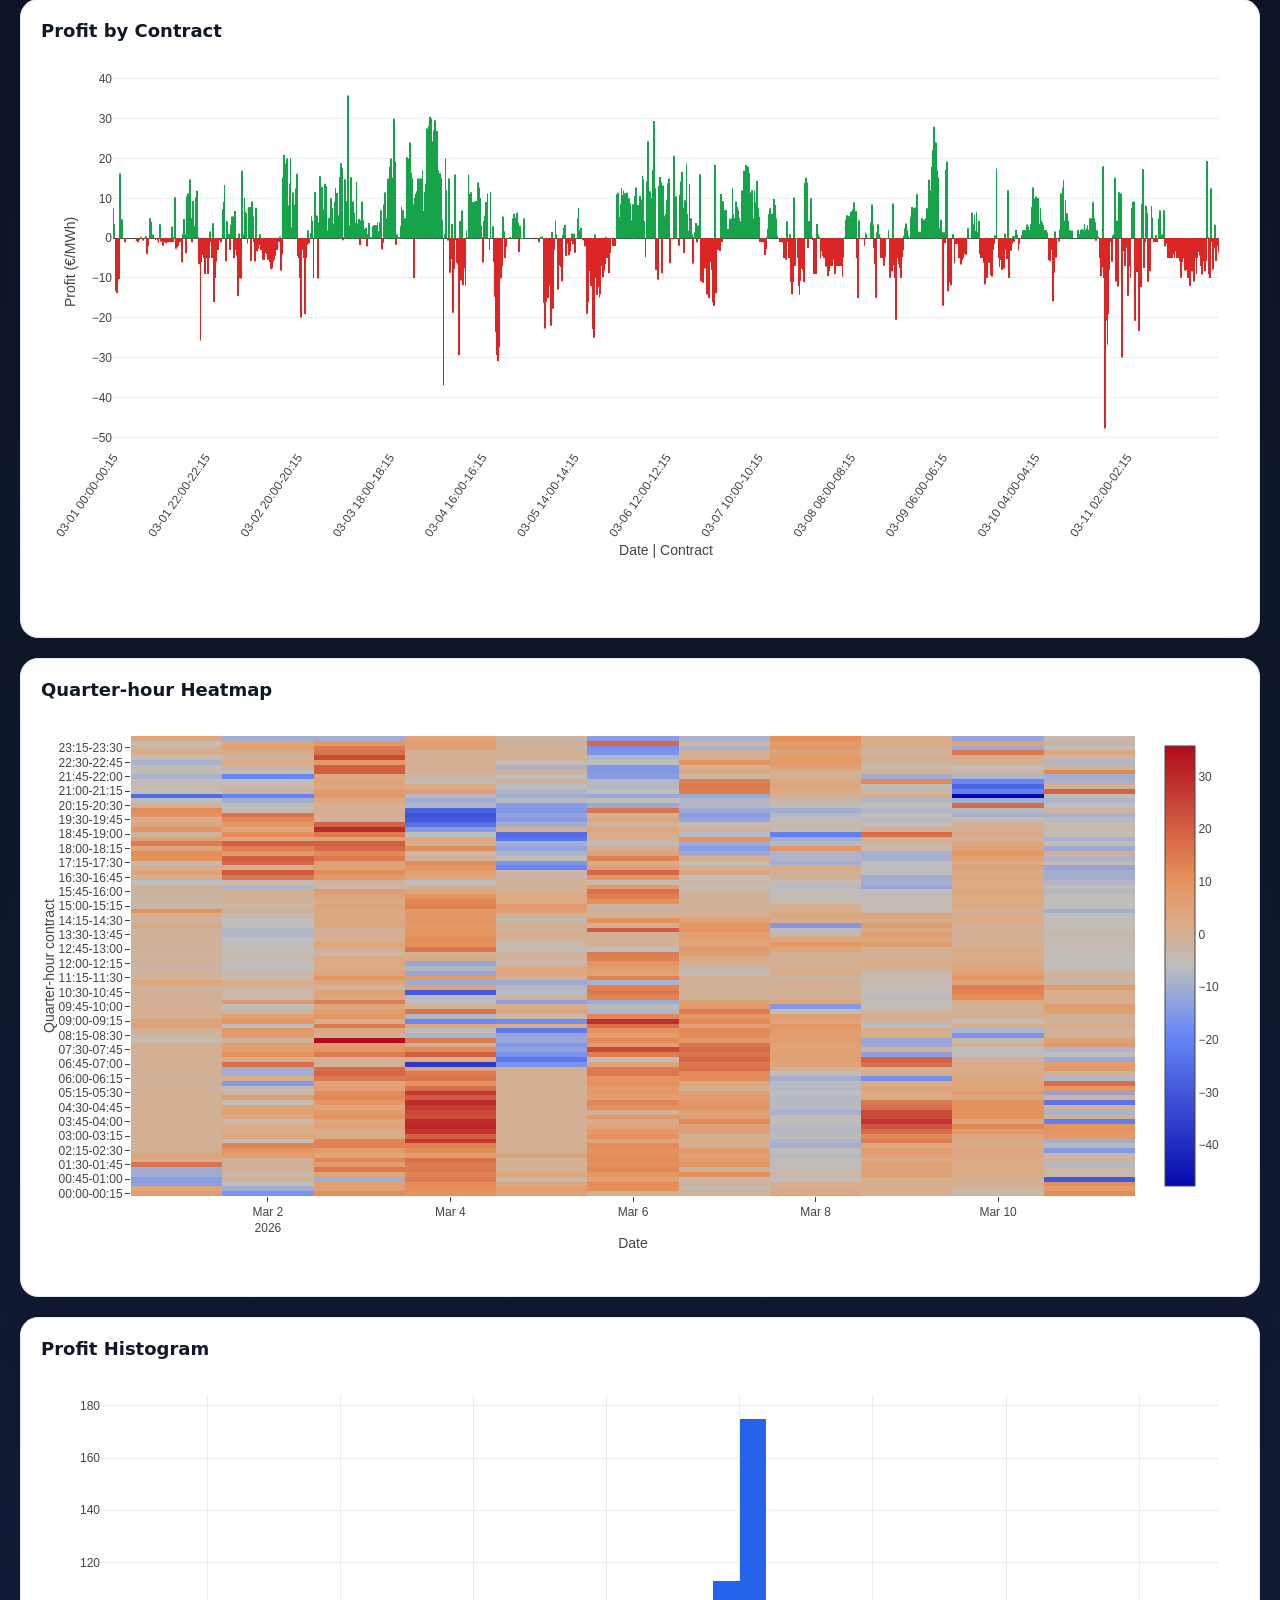
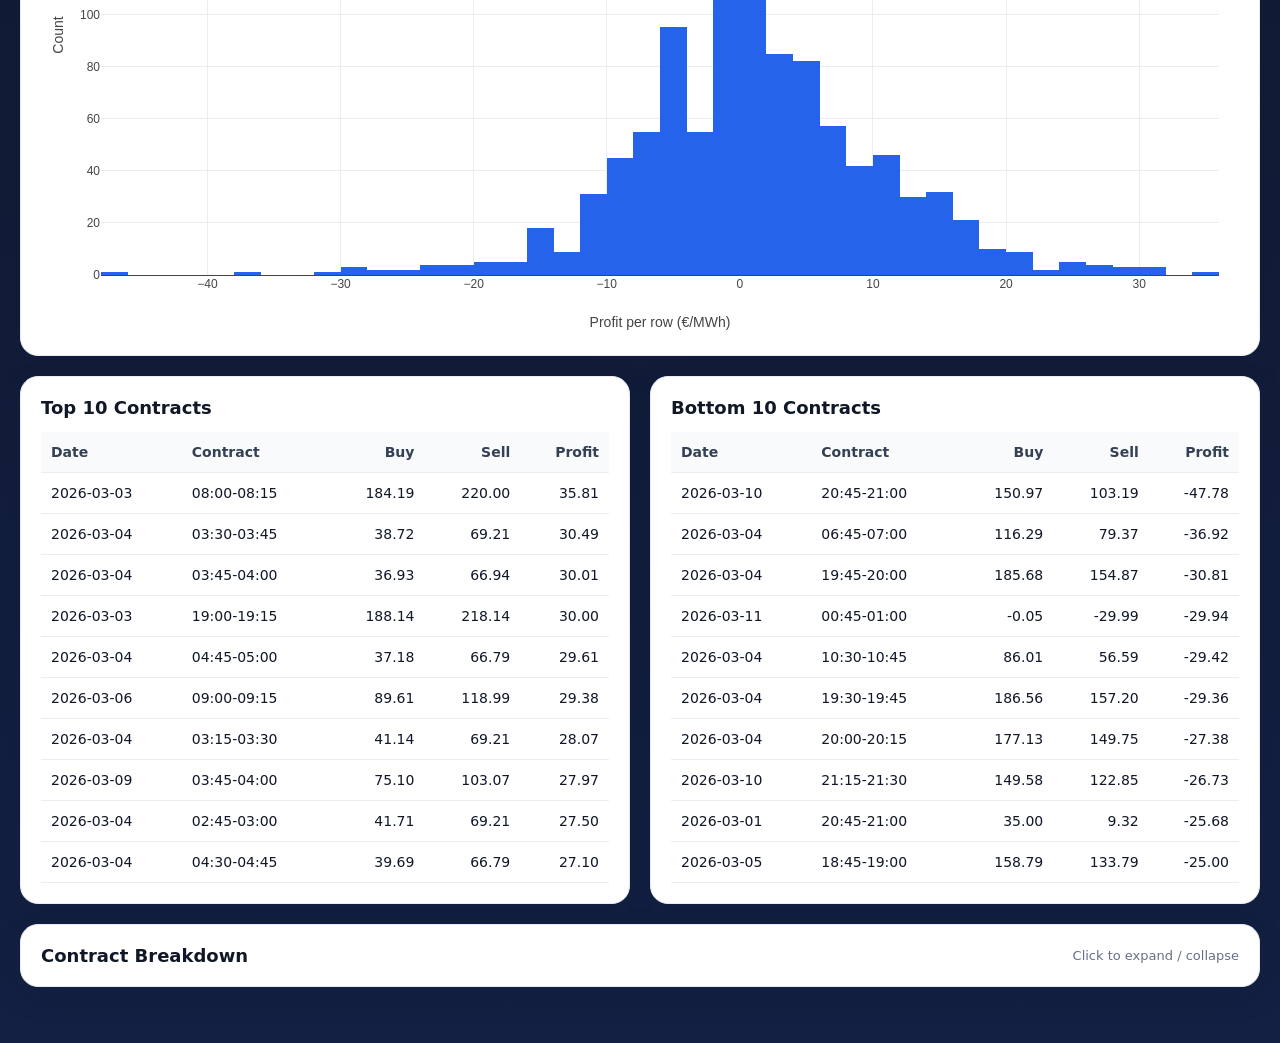
==== commit c9bf4da8: "Update index.html" ====
--- a/docs/index.html
+++ b/docs/index.html
@@ -39,10 +39,10 @@
 
             <div class="filter">
               <label for="direction">Direction</label>
-              <select id="direction">
-                <option value="forward">Buy first → Sell second</option>
-                <option value="reverse">Buy second → Sell first</option>
-              </select>
+<select id="direction">
+  <option value="forward">Buy 1st → Sell 2nd</option>
+  <option value="reverse">Buy 2nd → Sell 1st</option>
+</select>
             </div>
 
 
@@ -95,7 +95,7 @@
               </div>
 
               <div>
-                <label for="bessEfficiency">Round-trip efficiency</label>
+<label for="bessEfficiency">Round trip η</label>
                 <input type="number" id="bessEfficiency" min="0" max="1" step="0.01" value="0.9">
               </div>
             </div>
--- a/docs/styles.css
+++ b/docs/styles.css
@@ -95,9 +95,10 @@
 
 .filters-top {
   display: grid;
-  grid-template-columns: repeat(6, minmax(120px, 1fr));
+  grid-template-columns: 110px 1.25fr 1.15fr 150px 150px;
   gap: 16px;
   margin-bottom: 20px;
+  align-items: end;
 }
 
 .filter {
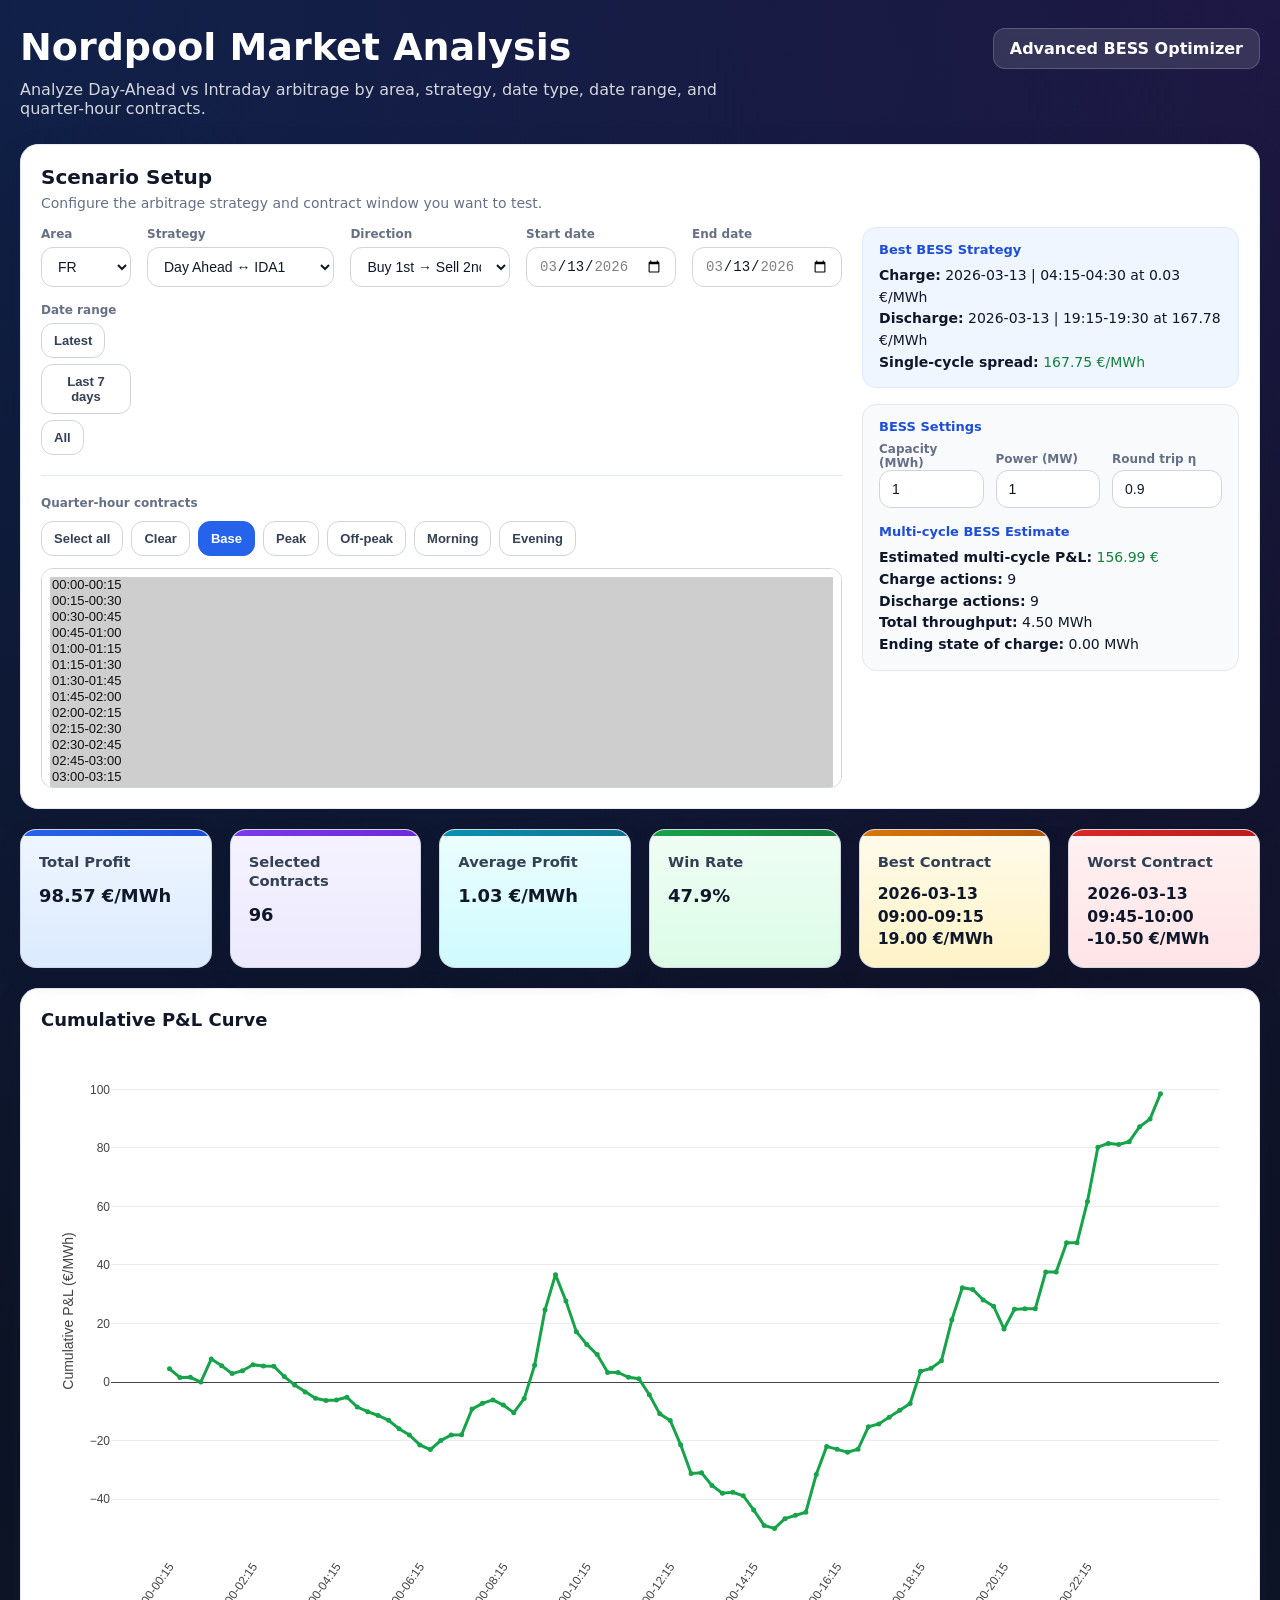
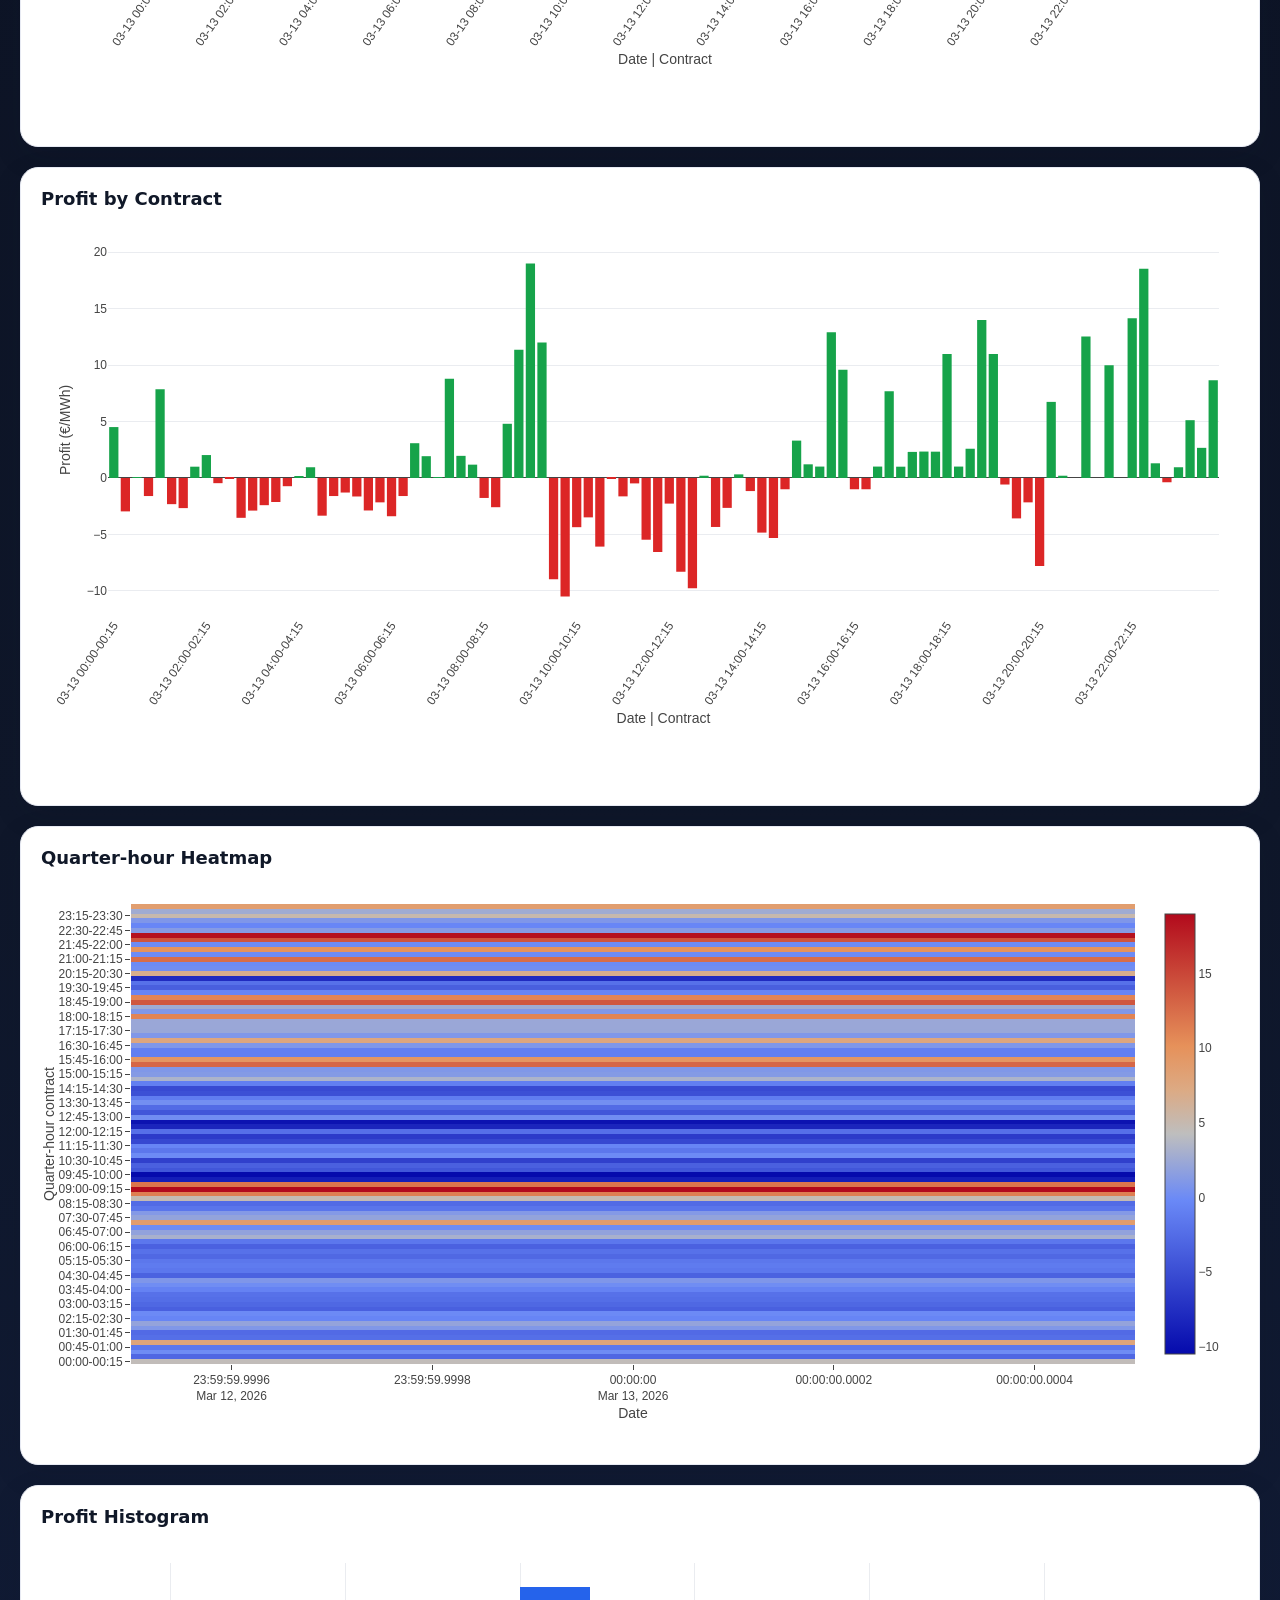
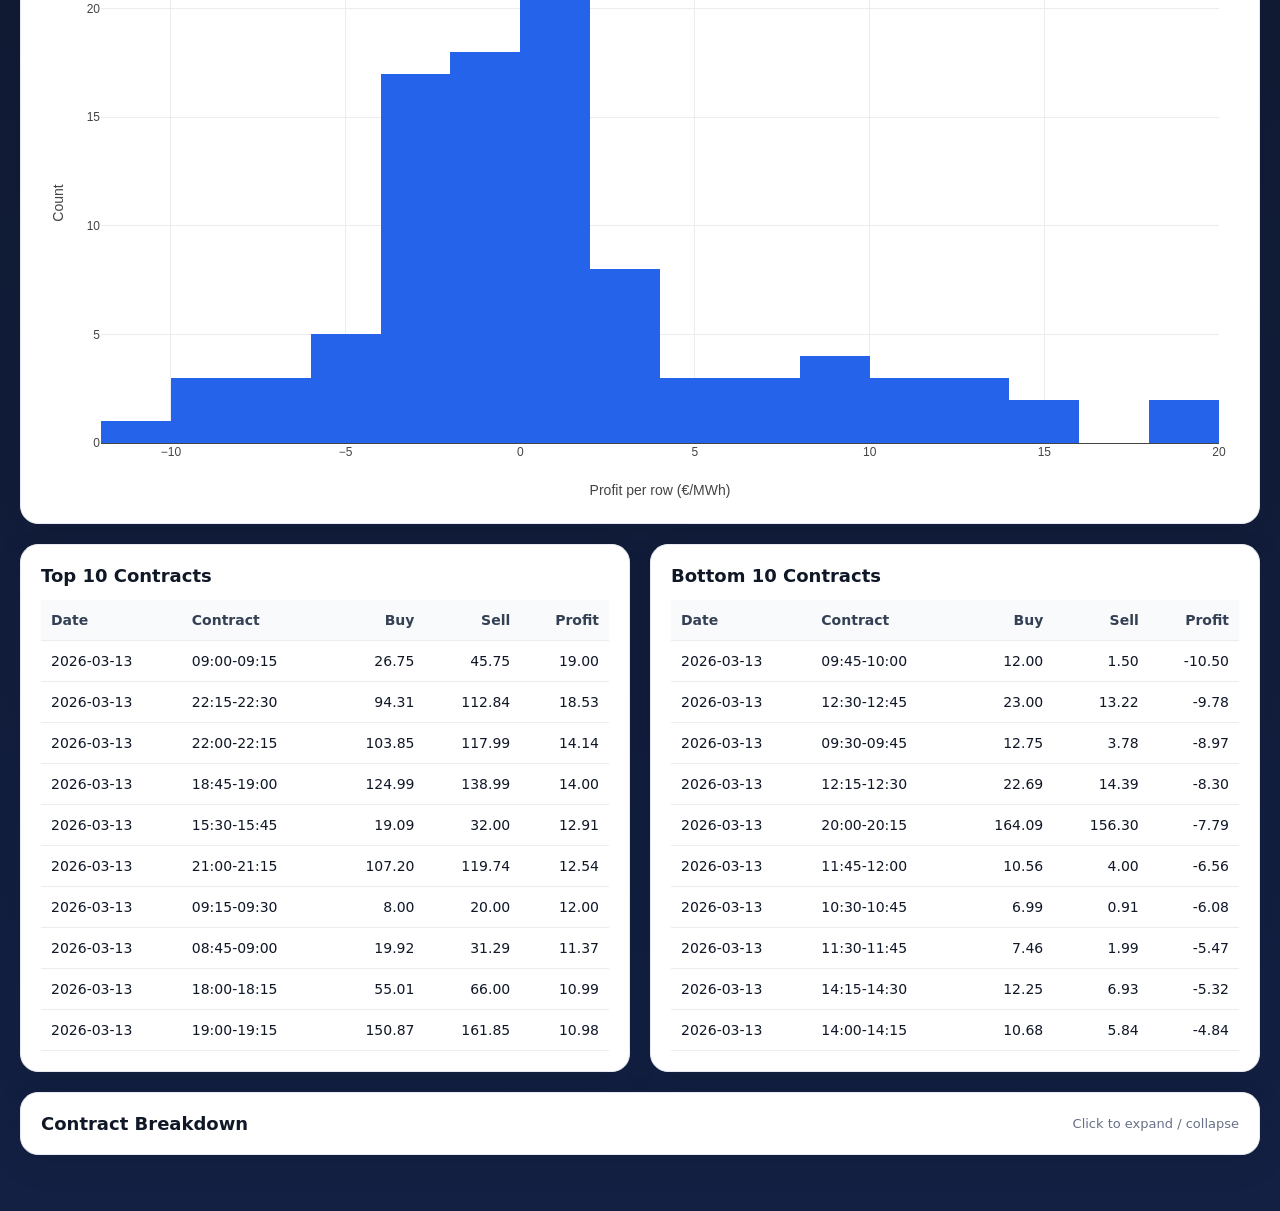
==== commit 8edc17be: "Fix: fetch today's data, add date filtering UI, trigger analysis after data push" ====
--- a/docs/index.html
+++ b/docs/index.html
@@ -8,14 +8,20 @@
   <script src="https://cdn.plot.ly/plotly-2.35.2.min.js"></script>
 </head>
 <body>
-  <header class="hero">
-    <div>
-      <h1>Nordpool Market Analysis</h1>
-      <p class="hero-sub">
-        Analyze Day-Ahead vs Intraday arbitrage by area, strategy, date type, date range, and quarter-hour contracts.
-      </p>
-    </div>
-  </header>
+
+<header class="hero">
+  <div>
+    <h1>Nordpool Market Analysis</h1>
+    <p class="hero-sub">
+      Analyze Day-Ahead vs Intraday arbitrage by area, strategy, date type, date range, and quarter-hour contracts.
+    </p>
+  </div>
+
+  <div class="hero-action">
+    <a href="advanced-bess-optimizer.html" class="top-nav-link">Advanced BESS Optimizer</a>
+  </div>
+</header>
+  
 
   <main class="dashboard">
     <section class="panel panel-controls">
@@ -54,6 +60,15 @@
             <div class="filter">
               <label for="endDate">End date</label>
               <input type="date" id="endDate">
+            </div>
+
+            <div class="filter">
+              <label>Date range</label>
+              <div class="date-presets">
+                <button type="button" id="datePreset_latest" class="preset-btn date-preset-btn active-preset">Latest</button>
+                <button type="button" id="datePreset_7days" class="preset-btn date-preset-btn">Last 7 days</button>
+                <button type="button" id="datePreset_all" class="preset-btn date-preset-btn">All</button>
+              </div>
             </div>
           </div>
 
--- a/docs/styles.css
+++ b/docs/styles.css
@@ -23,6 +23,29 @@
     linear-gradient(180deg, #0b1020 0%, #0f172a 55%, #132043 100%);
   min-height: 100vh;
 }
+.top-nav {
+  max-width: 1280px;
+  margin: 0 auto;
+  padding: 18px 20px 0;
+}
+
+.top-nav-link {
+  display: inline-block;
+  padding: 10px 16px;
+  border-radius: 12px;
+  background: rgba(255, 255, 255, 0.12);
+  border: 1px solid rgba(255, 255, 255, 0.18);
+  color: white;
+  font-weight: 700;
+  text-decoration: none;
+  backdrop-filter: blur(8px);
+  transition: 0.2s ease;
+}
+
+.top-nav-link:hover {
+  background: rgba(255, 255, 255, 0.2);
+}
+
 
 .hero {
   max-width: 1280px;
@@ -35,6 +58,7 @@
   color: white;
 }
 
+
 .hero h1 {
   margin: 0;
   font-size: 38px;
@@ -84,7 +108,7 @@
 
 .controls-layout {
   display: grid;
-  grid-template-columns: minmax(0, 1.45fr) minmax(320px, 0.9fr);
+  grid-template-columns: minmax(0, 1.7fr) minmax(300px, 0.8fr);
   gap: 20px;
   align-items: start;
 }
@@ -95,7 +119,7 @@
 
 .filters-top {
   display: grid;
-  grid-template-columns: 110px 1.25fr 1.15fr 150px 150px;
+  grid-template-columns: 90px 1.35fr 1.15fr 150px 150px;
   gap: 16px;
   margin-bottom: 20px;
   align-items: end;
@@ -204,8 +228,13 @@
 
 .bess-config-grid {
   display: grid;
-  grid-template-columns: repeat(3, minmax(110px, 1fr));
+  grid-template-columns: 1fr 1fr 110px;
   gap: 12px;
+  align-items: end;
+}
+.bess-config-grid label {
+  display: block;
+  min-height: 18px;
 }
 
 .bess-multi {
@@ -442,7 +471,7 @@
   }
 
   .filters-top {
-    grid-template-columns: repeat(3, minmax(140px, 1fr));
+    grid-template-columns: repeat(3, minmax(160px, 1fr));
   }
 }
 
@@ -465,9 +494,9 @@
     grid-template-columns: repeat(2, minmax(0, 1fr));
   }
 
-  .filters-top {
-    grid-template-columns: repeat(2, minmax(140px, 1fr));
-  }
+.filters-top {
+  grid-template-columns: repeat(2, minmax(180px, 1fr));
+}
 }
 
 @media (max-width: 640px) {
@@ -507,3 +536,9 @@
     min-height: 420px;
   }
 }
+
+.date-presets {
+  display: flex;
+  gap: 6px;
+  flex-wrap: wrap;
+}
